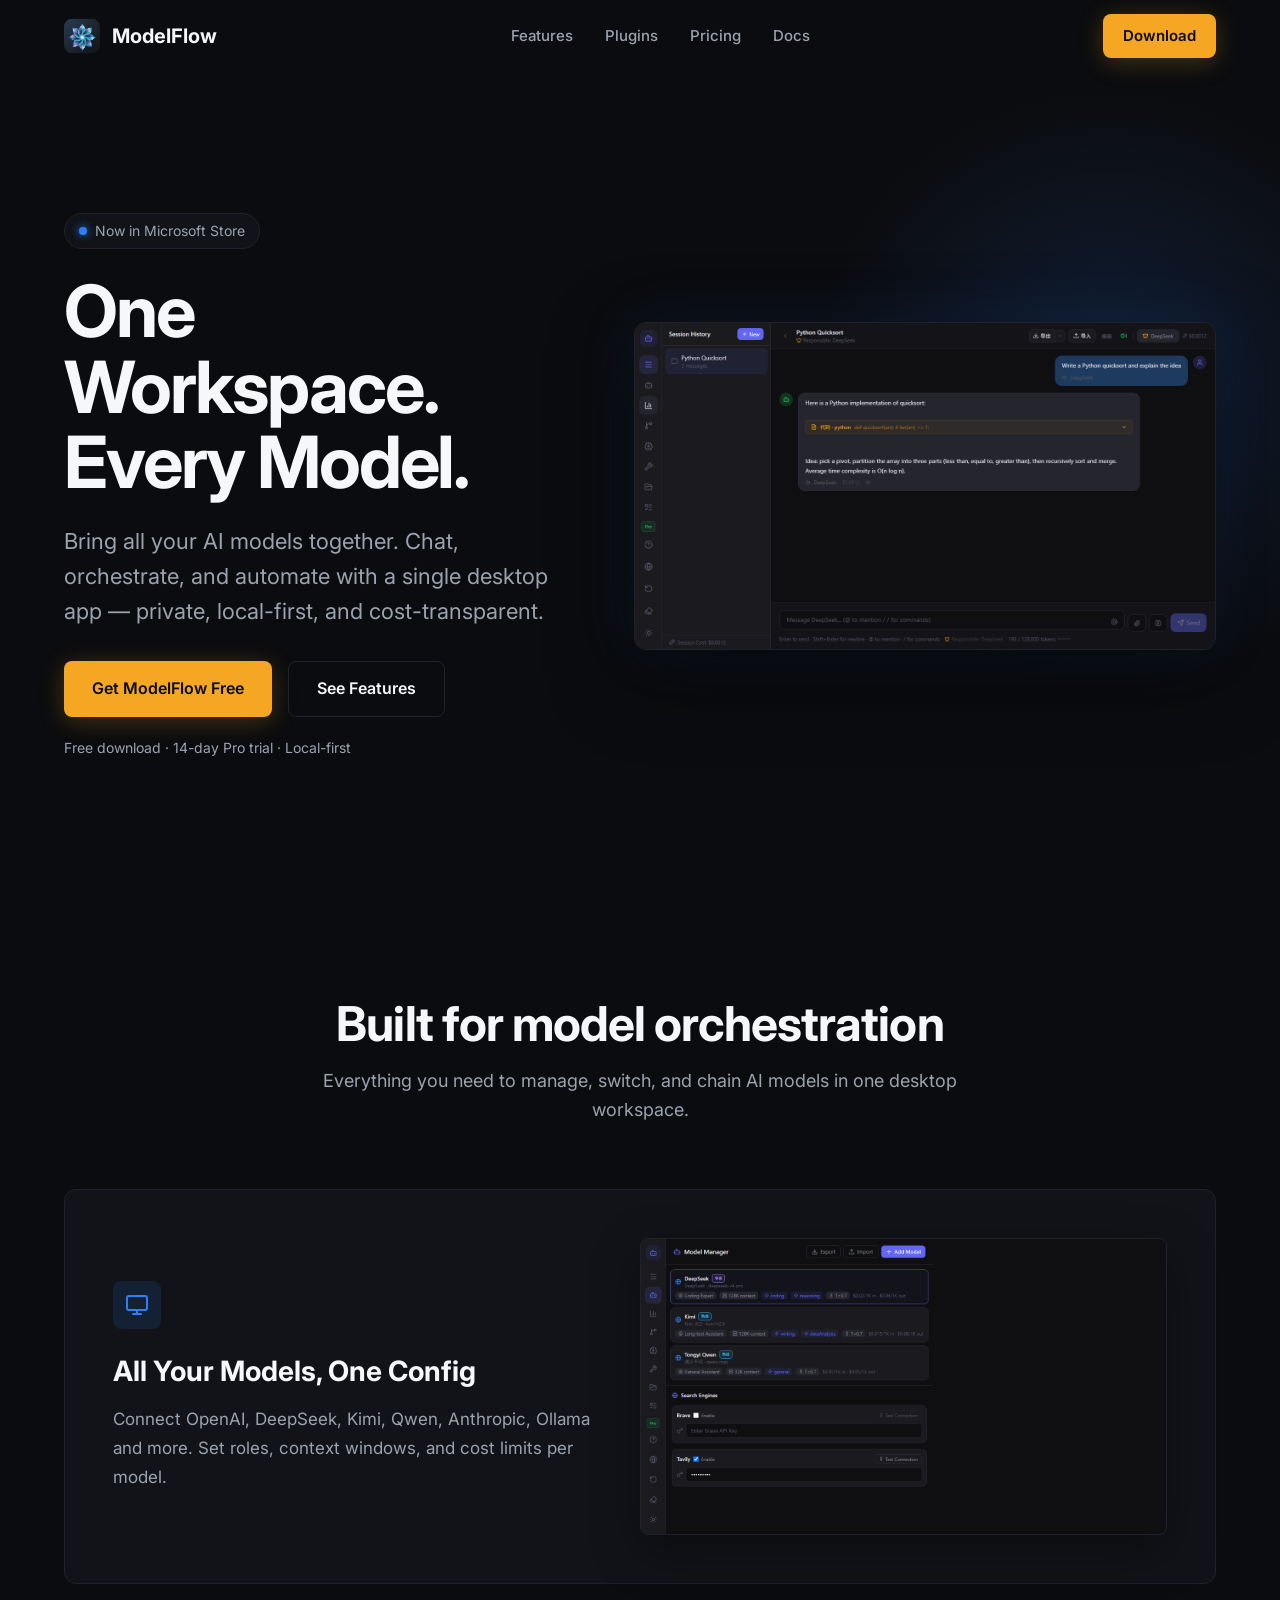
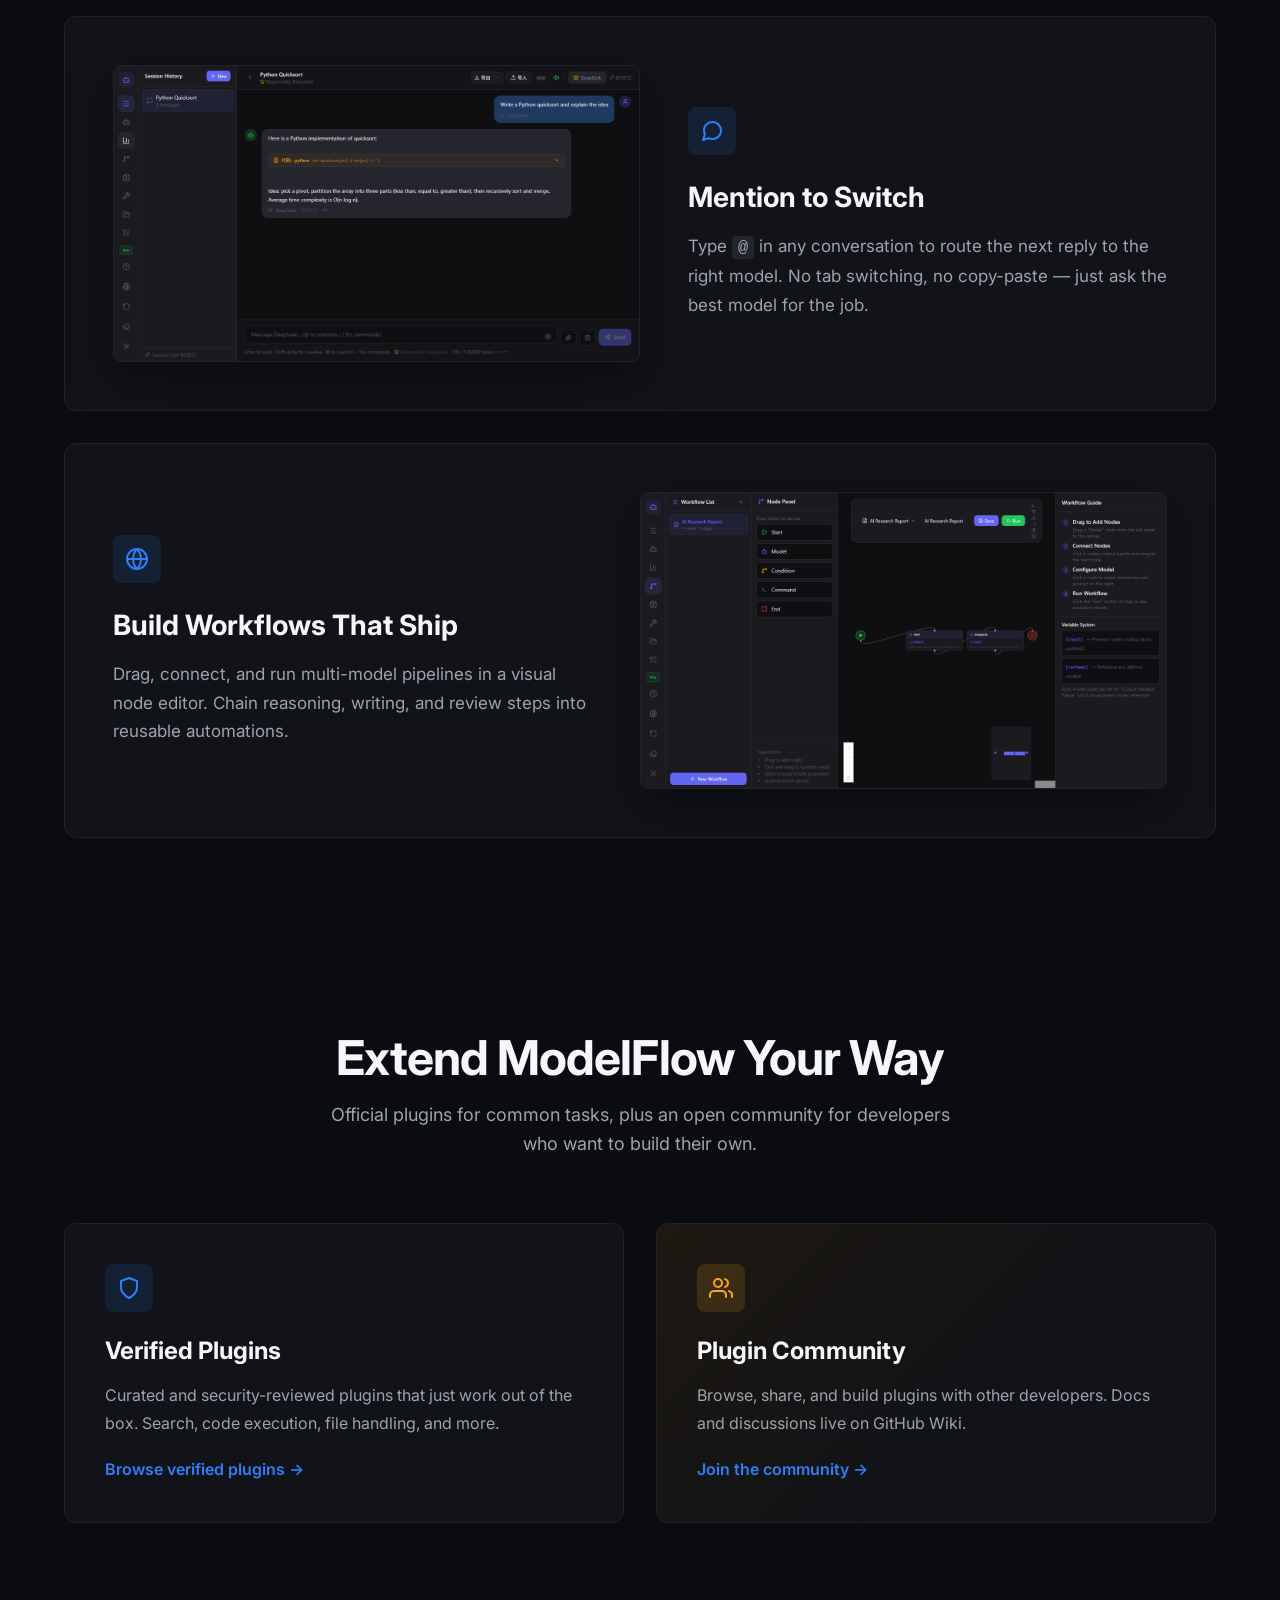
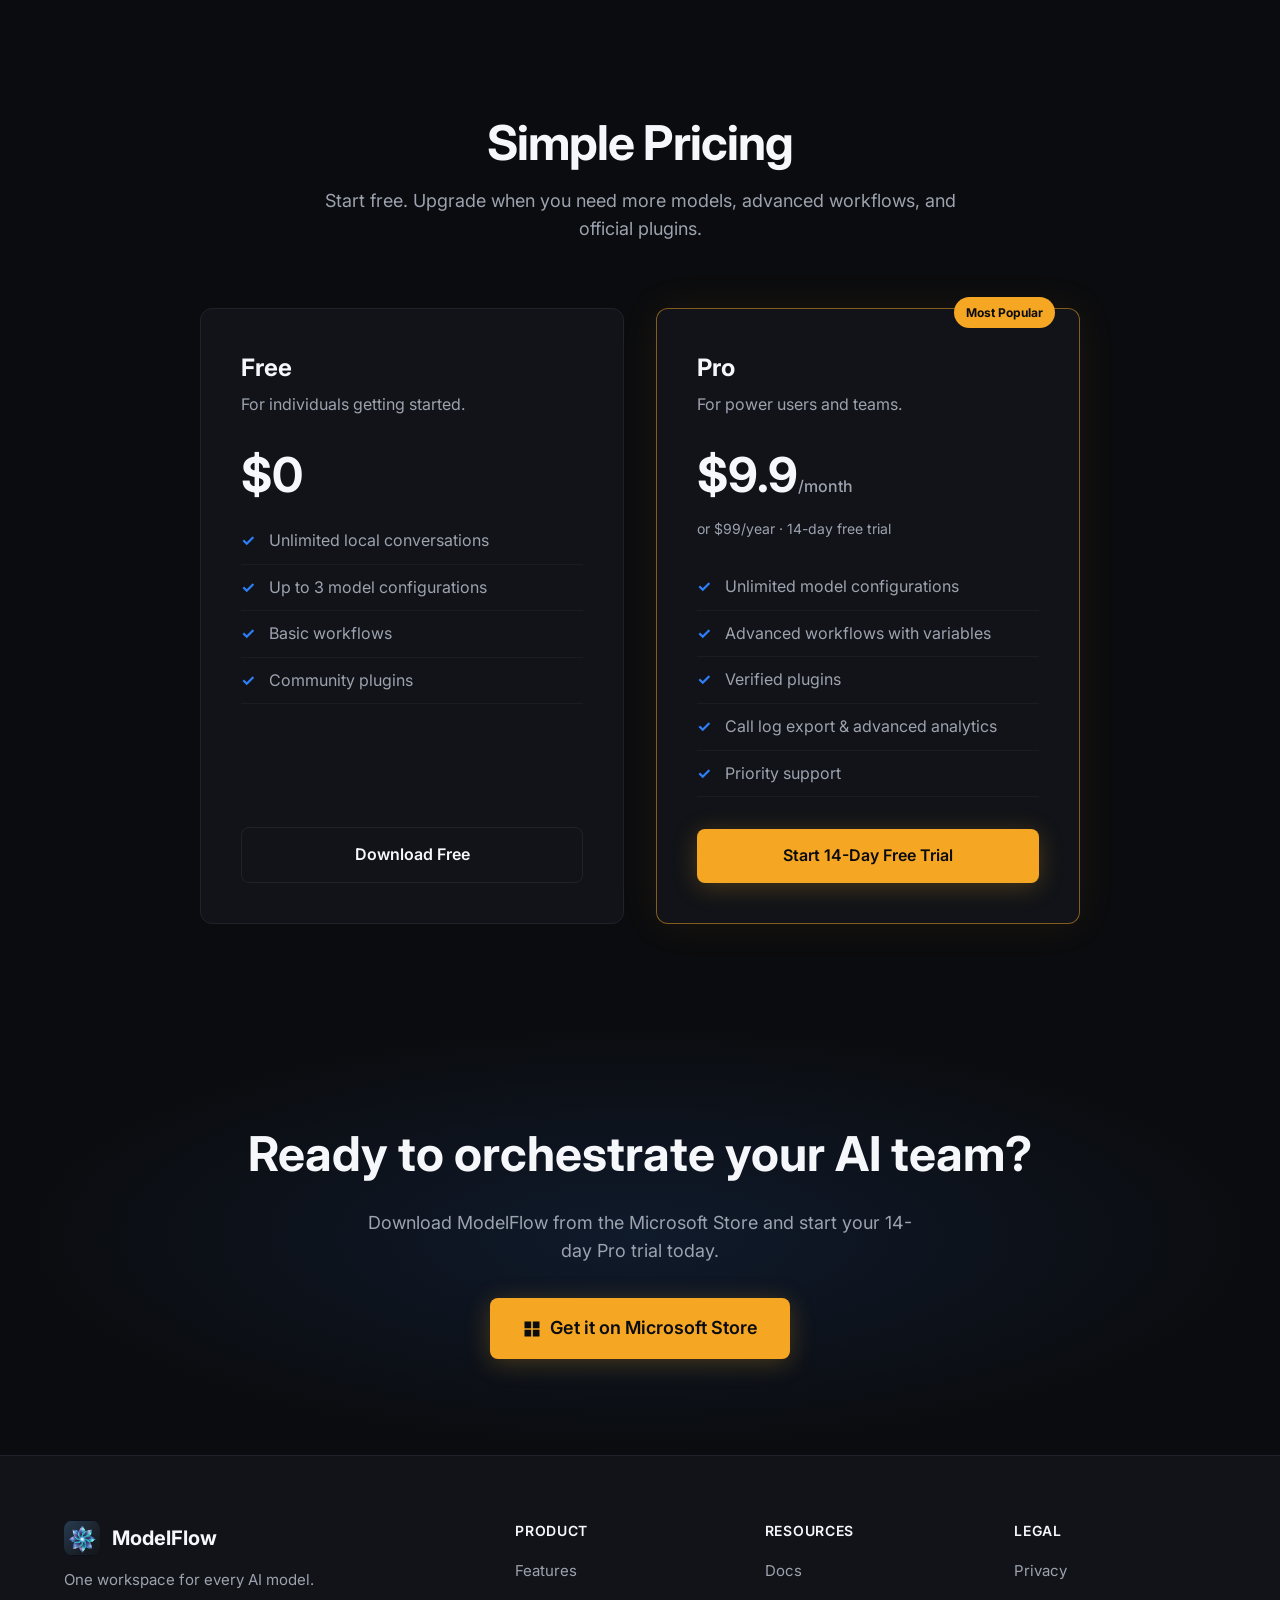
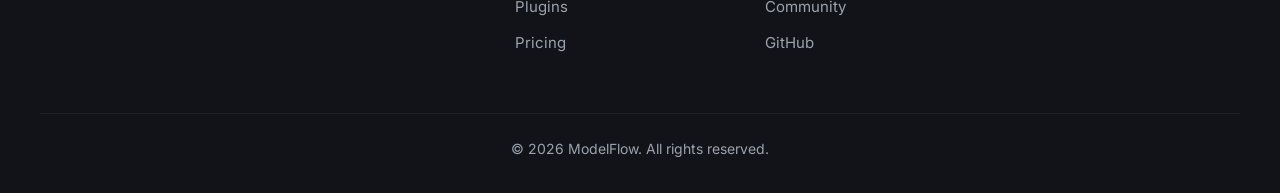
==== index.html @ 9ab61390 "feat: add download CTA and footer" ====
<!DOCTYPE html>
<html lang="en">
<head>
  <meta charset="UTF-8" />
  <meta name="viewport" content="width=device-width, initial-scale=1.0" />
  <title>ModelFlow — One Workspace. Every Model.</title>
  <meta name="description" content="Bring all your AI models together. Chat, orchestrate, and automate with a single desktop app — private, local-first, and cost-transparent." />
  <link rel="preconnect" href="https://fonts.googleapis.com" />
  <link rel="preconnect" href="https://fonts.gstatic.com" crossorigin />
  <link href="https://fonts.googleapis.com/css2?family=Inter:wght@400;500;600;700&display=swap" rel="stylesheet" />
  <link rel="stylesheet" href="css/styles.css" />
</head>
<body>
  <nav class="navbar" id="navbar">
    <div class="container">
      <a href="#" class="nav-brand">
        <img src="assets/logo.png" alt="ModelFlow logo" />
        <span>ModelFlow</span>
      </a>
      <ul class="nav-links" id="nav-links">
        <li><a href="#features">Features</a></li>
        <li><a href="#plugins">Plugins</a></li>
        <li><a href="#pricing">Pricing</a></li>
        <li><a href="https://github.com/ModelFlow-App/multi-agent-platform/wiki" target="_blank" rel="noopener">Docs</a></li>
      </ul>
      <div class="nav-cta">
        <a class="btn btn-cta" href="https://apps.microsoft.com/detail/placeholder" target="_blank" rel="noopener">Download</a>
        <button type="button" class="nav-toggle" id="nav-toggle" aria-label="Open menu">
          <span></span>
          <span></span>
          <span></span>
        </button>
      </div>
    </div>
  </nav>
  <main id="main">
    <section class="hero" id="hero">
      <div class="container hero-grid">
        <div class="hero-content">
          <div class="tagline"><span class="tagline-dot"></span> Now in Microsoft Store</div>
          <h1 class="hero-title">One Workspace.<br />Every Model.</h1>
          <p class="hero-subtitle">
            Bring all your AI models together. Chat, orchestrate, and automate with a single desktop app — private, local-first, and cost-transparent.
          </p>
          <div class="hero-ctas">
            <a class="btn btn-cta" href="https://apps.microsoft.com/detail/placeholder" target="_blank" rel="noopener">
              Get ModelFlow Free
            </a>
            <a class="btn btn-secondary" href="#features">See Features</a>
          </div>
          <p class="hero-trust">Free download · 14-day Pro trial · Local-first</p>
        </div>
        <div class="hero-visual">
          <img src="assets/screenshot-chat.png" alt="ModelFlow chat interface with @model mentions" />
        </div>
      </div>
      <div class="hero-glow"></div>
    </section>
    <section class="section features" id="features">
      <div class="container">
        <div class="section-header">
          <h2 class="section-title">Built for model orchestration</h2>
          <p class="section-subtitle">Everything you need to manage, switch, and chain AI models in one desktop workspace.</p>
        </div>
        <div class="features-grid">
          <article class="feature-card feature-card-wide">
            <div class="feature-content">
              <div class="feature-icon">
                <svg width="24" height="24" viewBox="0 0 24 24" fill="none" stroke="currentColor" stroke-width="2" stroke-linecap="round" stroke-linejoin="round"><rect x="2" y="3" width="20" height="14" rx="2" ry="2"></rect><line x1="8" y1="21" x2="16" y2="21"></line><line x1="12" y1="17" x2="12" y2="21"></line></svg>
              </div>
              <h3 class="feature-title">All Your Models, One Config</h3>
              <p class="feature-desc">Connect OpenAI, DeepSeek, Kimi, Qwen, Anthropic, Ollama and more. Set roles, context windows, and cost limits per model.</p>
            </div>
            <div class="feature-media">
              <img src="assets/screenshot-models.png" alt="Model manager showing multiple configured LLM providers" />
            </div>
          </article>
          <article class="feature-card feature-card-wide feature-card-reverse">
            <div class="feature-content">
              <div class="feature-icon">
                <svg width="24" height="24" viewBox="0 0 24 24" fill="none" stroke="currentColor" stroke-width="2" stroke-linecap="round" stroke-linejoin="round"><path d="M21 11.5a8.38 8.38 0 0 1-.9 3.8 8.5 8.5 0 0 1-7.6 4.7 8.38 8.38 0 0 1-3.8-.9L3 21l1.9-5.7a8.38 8.38 0 0 1-.9-3.8 8.5 8.5 0 0 1 4.7-7.6 8.38 8.38 0 0 1 3.8-.9h.5a8.48 8.48 0 0 1 8 8v.5z"></path></svg>
              </div>
              <h3 class="feature-title">Mention to Switch</h3>
              <p class="feature-desc">Type <code>@</code> in any conversation to route the next reply to the right model. No tab switching, no copy-paste — just ask the best model for the job.</p>
            </div>
            <div class="feature-media">
              <img src="assets/screenshot-chat.png" alt="Chat interface demonstrating @model mention" />
            </div>
          </article>
          <article class="feature-card feature-card-wide">
            <div class="feature-content">
              <div class="feature-icon">
                <svg width="24" height="24" viewBox="0 0 24 24" fill="none" stroke="currentColor" stroke-width="2" stroke-linecap="round" stroke-linejoin="round"><circle cx="12" cy="12" r="10"></circle><line x1="2" y1="12" x2="22" y2="12"></line><path d="M12 2a15.3 15.3 0 0 1 4 10 15.3 15.3 0 0 1-4 10 15.3 15.3 0 0 1-4-10 15.3 15.3 0 0 1 4-10z"></path></svg>
              </div>
              <h3 class="feature-title">Build Workflows That Ship</h3>
              <p class="feature-desc">Drag, connect, and run multi-model pipelines in a visual node editor. Chain reasoning, writing, and review steps into reusable automations.</p>
            </div>
            <div class="feature-media">
              <img src="assets/screenshot-workflow.png" alt="Visual workflow editor with connected model nodes" />
            </div>
          </article>
        </div>
      </div>
    </section>
    <section class="section plugins" id="plugins">
      <div class="container">
        <div class="section-header">
          <h2 class="section-title">Extend ModelFlow Your Way</h2>
          <p class="section-subtitle">Official plugins for common tasks, plus an open community for developers who want to build their own.</p>
        </div>
        <div class="plugins-grid">
          <article class="plugin-card">
            <div class="plugin-icon">
              <svg width="24" height="24" viewBox="0 0 24 24" fill="none" stroke="currentColor" stroke-width="2" stroke-linecap="round" stroke-linejoin="round"><path d="M12 22s8-4 8-10V5l-8-3-8 3v7c0 6 8 10 8 10z"></path></svg>
            </div>
            <h3 class="plugin-title">Verified Plugins</h3>
            <p class="plugin-desc">Curated and security-reviewed plugins that just work out of the box. Search, code execution, file handling, and more.</p>
            <a class="plugin-link" href="https://github.com/ModelFlow-App/multi-agent-platform/wiki/Verified-Plugins" target="_blank" rel="noopener">Browse verified plugins →</a>
          </article>
          <article class="plugin-card plugin-card-community">
            <div class="plugin-icon">
              <svg width="24" height="24" viewBox="0 0 24 24" fill="none" stroke="currentColor" stroke-width="2" stroke-linecap="round" stroke-linejoin="round"><path d="M17 21v-2a4 4 0 0 0-4-4H5a4 4 0 0 0-4 4v2"></path><circle cx="9" cy="7" r="4"></circle><path d="M23 21v-2a4 4 0 0 0-3-3.87"></path><path d="M16 3.13a4 4 0 0 1 0 7.75"></path></svg>
            </div>
            <h3 class="plugin-title">Plugin Community</h3>
            <p class="plugin-desc">Browse, share, and build plugins with other developers. Docs and discussions live on GitHub Wiki.</p>
            <a class="plugin-link" href="https://github.com/ModelFlow-App/multi-agent-platform/discussions" target="_blank" rel="noopener">Join the community →</a>
          </article>
        </div>
      </div>
    </section>
    <section class="section pricing" id="pricing">
      <div class="container">
        <div class="section-header">
          <h2 class="section-title">Simple Pricing</h2>
          <p class="section-subtitle">Start free. Upgrade when you need more models, advanced workflows, and official plugins.</p>
        </div>
        <div class="pricing-grid">
          <article class="pricing-card">
            <h3 class="pricing-name">Free</h3>
            <p class="pricing-desc">For individuals getting started.</p>
            <div class="pricing-price">$0</div>
            <ul class="pricing-features">
              <li>Unlimited local conversations</li>
              <li>Up to 3 model configurations</li>
              <li>Basic workflows</li>
              <li>Community plugins</li>
            </ul>
            <a class="btn btn-secondary pricing-btn" href="https://apps.microsoft.com/detail/placeholder" target="_blank" rel="noopener">Download Free</a>
          </article>
          <article class="pricing-card pricing-card-popular">
            <span class="pricing-badge">Most Popular</span>
            <h3 class="pricing-name">Pro</h3>
            <p class="pricing-desc">For power users and teams.</p>
            <div class="pricing-price">$9.9<span>/month</span></div>
            <p class="pricing-billing">or $99/year · 14-day free trial</p>
            <ul class="pricing-features">
              <li>Unlimited model configurations</li>
              <li>Advanced workflows with variables</li>
              <li>Verified plugins</li>
              <li>Call log export & advanced analytics</li>
              <li>Priority support</li>
            </ul>
            <a class="btn btn-cta pricing-btn" href="https://apps.microsoft.com/detail/placeholder" target="_blank" rel="noopener">Start 14-Day Free Trial</a>
          </article>
        </div>
      </div>
    </section>
    <section class="section cta" id="download">
      <div class="container cta-inner">
        <h2 class="cta-title">Ready to orchestrate your AI team?</h2>
        <p class="cta-subtitle">Download ModelFlow from the Microsoft Store and start your 14-day Pro trial today.</p>
        <a class="btn btn-cta cta-btn" href="https://apps.microsoft.com/detail/placeholder" target="_blank" rel="noopener">
          <svg width="20" height="20" viewBox="0 0 24 24" fill="currentColor"><path d="M3 3h8v8H3V3zm10 0h8v8h-8V3zM3 13h8v8H3v-8zm10 0h8v8h-8v-8z"/></svg>
          Get it on Microsoft Store
        </a>
      </div>
    </section>
  </main>
  <footer class="footer">
    <div class="container footer-grid">
      <div class="footer-brand">
        <a href="#" class="nav-brand">
          <img src="assets/logo.png" alt="ModelFlow logo" />
          <span>ModelFlow</span>
        </a>
        <p class="footer-tagline">One workspace for every AI model.</p>
      </div>
      <div class="footer-links">
        <h4>Product</h4>
        <ul>
          <li><a href="#features">Features</a></li>
          <li><a href="#plugins">Plugins</a></li>
          <li><a href="#pricing">Pricing</a></li>
        </ul>
      </div>
      <div class="footer-links">
        <h4>Resources</h4>
        <ul>
          <li><a href="https://github.com/ModelFlow-App/multi-agent-platform/wiki" target="_blank" rel="noopener">Docs</a></li>
          <li><a href="https://github.com/ModelFlow-App/multi-agent-platform/discussions" target="_blank" rel="noopener">Community</a></li>
          <li><a href="https://github.com/ModelFlow-App/multi-agent-platform" target="_blank" rel="noopener">GitHub</a></li>
        </ul>
      </div>
      <div class="footer-links">
        <h4>Legal</h4>
        <ul>
          <li><a href="https://github.com/ModelFlow-App/multi-agent-platform/blob/main/PRIVACY.md" target="_blank" rel="noopener">Privacy</a></li>
        </ul>
      </div>
    </div>
    <div class="container footer-bottom">
      <p>© 2026 ModelFlow. All rights reserved.</p>
    </div>
  </footer>
  <script src="js/main.js"></script>
</body>
</html>
---- css/styles.css ----
:root {
  --bg-primary: #0B0C0F;
  --bg-secondary: #111318;
  --border: #1F222A;
  --accent: #2E7FF7;
  --accent-hover: #4A9BFF;
  --cta: #F5A623;
  --cta-hover: #FFB84D;
  --text-primary: #F5F7FA;
  --text-secondary: #9CA3AF;
  --radius: 12px;
  --radius-sm: 8px;
  --container: 1200px;
  --nav-height: 72px;
}

* {
  box-sizing: border-box;
  margin: 0;
  padding: 0;
}

html {
  scroll-behavior: smooth;
}

body {
  font-family: 'Inter', system-ui, -apple-system, BlinkMacSystemFont, 'Segoe UI', Roboto, sans-serif;
  background: var(--bg-primary);
  color: var(--text-primary);
  line-height: 1.6;
  -webkit-font-smoothing: antialiased;
}

img {
  max-width: 100%;
  height: auto;
  display: block;
}

a {
  color: inherit;
  text-decoration: none;
}

.container {
  width: 100%;
  max-width: var(--container);
  margin: 0 auto;
  padding: 0 24px;
}

.section {
  padding: 96px 0;
}

.section-title {
  font-size: clamp(2rem, 5vw, 3rem);
  font-weight: 700;
  line-height: 1.15;
  margin-bottom: 16px;
  letter-spacing: -0.02em;
}

.section-subtitle {
  color: var(--text-secondary);
  font-size: 1.125rem;
  max-width: 640px;
}

.btn {
  display: inline-flex;
  align-items: center;
  justify-content: center;
  gap: 8px;
  padding: 14px 28px;
  border-radius: var(--radius-sm);
  font-weight: 600;
  font-size: 1rem;
  transition: transform 0.2s ease, box-shadow 0.2s ease, background 0.2s ease;
  cursor: pointer;
  border: none;
}

.btn:hover {
  transform: translateY(-2px);
}

.btn-primary {
  background: var(--accent);
  color: #fff;
  box-shadow: 0 4px 24px rgba(46, 127, 247, 0.25);
}

.btn-primary:hover {
  background: var(--accent-hover);
  box-shadow: 0 6px 32px rgba(46, 127, 247, 0.35);
}

.btn-cta {
  background: var(--cta);
  color: #0B0C0F;
  box-shadow: 0 4px 24px rgba(245, 166, 35, 0.25);
}

.btn-cta:hover {
  background: var(--cta-hover);
  box-shadow: 0 6px 32px rgba(245, 166, 35, 0.35);
}

.btn-secondary {
  background: transparent;
  color: var(--text-primary);
  border: 1px solid var(--border);
}

.btn-secondary:hover {
  border-color: var(--accent);
  color: var(--accent-hover);
}

.tagline {
  display: inline-flex;
  align-items: center;
  gap: 8px;
  padding: 6px 14px;
  border-radius: 999px;
  background: var(--bg-secondary);
  border: 1px solid var(--border);
  color: var(--text-secondary);
  font-size: 0.875rem;
  margin-bottom: 24px;
}

.tagline-dot {
  width: 8px;
  height: 8px;
  border-radius: 50%;
  background: var(--accent);
  box-shadow: 0 0 8px var(--accent);
}

.navbar {
  position: fixed;
  top: 0;
  left: 0;
  right: 0;
  height: var(--nav-height);
  z-index: 1000;
  display: flex;
  align-items: center;
  border-bottom: 1px solid transparent;
  transition: background 0.3s ease, border-color 0.3s ease, backdrop-filter 0.3s ease;
}

.navbar.scrolled {
  background: rgba(11, 12, 15, 0.85);
  -webkit-backdrop-filter: blur(12px);
  backdrop-filter: blur(12px);
  border-color: var(--border);
}

.navbar .container {
  display: flex;
  align-items: center;
  justify-content: space-between;
}

.nav-brand {
  display: flex;
  align-items: center;
  gap: 12px;
  font-weight: 700;
  font-size: 1.25rem;
}

.nav-brand img {
  width: 36px;
  height: 36px;
  border-radius: 9px;
}

.nav-links {
  display: flex;
  align-items: center;
  gap: 32px;
  list-style: none;
}

.nav-links a {
  color: var(--text-secondary);
  font-weight: 500;
  font-size: 0.9375rem;
  transition: color 0.2s ease;
}

.nav-links a:hover {
  color: var(--text-primary);
}

.nav-links a.active {
  color: var(--text-primary);
}

.nav-cta {
  display: flex;
  align-items: center;
  gap: 16px;
}

.nav-cta .btn {
  padding: 10px 20px;
  font-size: 0.9375rem;
}

.nav-toggle {
  display: none;
  flex-direction: column;
  gap: 5px;
  background: none;
  border: none;
  cursor: pointer;
}

.nav-toggle span {
  display: block;
  width: 24px;
  height: 2px;
  background: var(--text-primary);
  transition: transform 0.3s ease, opacity 0.3s ease;
}

@media (max-width: 768px) {
  .nav-links,
  .nav-cta .btn-secondary {
    display: none;
  }

  .nav-toggle {
    display: flex;
  }

  .nav-links.open {
    display: flex;
    flex-direction: column;
    position: absolute;
    top: var(--nav-height);
    left: 0;
    right: 0;
    background: var(--bg-secondary);
    border-bottom: 1px solid var(--border);
    padding: 24px;
    gap: 20px;
  }
}

.hero {
  position: relative;
  min-height: 100vh;
  display: flex;
  align-items: center;
  padding-top: var(--nav-height);
  overflow: hidden;
}

.hero-grid {
  display: grid;
  grid-template-columns: 1fr 1.15fr;
  gap: 64px;
  align-items: center;
  position: relative;
  z-index: 1;
}

.hero-title {
  font-size: clamp(2.75rem, 6vw, 4.5rem);
  font-weight: 700;
  line-height: 1.05;
  letter-spacing: -0.03em;
  margin-bottom: 24px;
}

.hero-subtitle {
  font-size: clamp(1.125rem, 2vw, 1.375rem);
  color: var(--text-secondary);
  max-width: 520px;
  margin-bottom: 32px;
}

.hero-ctas {
  display: flex;
  gap: 16px;
  flex-wrap: wrap;
  margin-bottom: 20px;
}

.hero-trust {
  font-size: 0.875rem;
  color: var(--text-secondary);
}

.hero-visual {
  position: relative;
  border-radius: var(--radius);
  border: 1px solid var(--border);
  box-shadow: 0 24px 80px rgba(0, 0, 0, 0.5), 0 0 60px rgba(46, 127, 247, 0.12);
  overflow: hidden;
  background: var(--bg-secondary);
}

.hero-visual img {
  width: 100%;
}

.hero-glow {
  position: absolute;
  top: 10%;
  right: -10%;
  width: 600px;
  height: 600px;
  background: radial-gradient(circle, rgba(46, 127, 247, 0.18) 0%, transparent 70%);
  pointer-events: none;
  z-index: 0;
}

@media (max-width: 992px) {
  .hero-grid {
    grid-template-columns: 1fr;
    text-align: center;
    gap: 48px;
  }

  .hero-subtitle {
    margin-left: auto;
    margin-right: auto;
  }

  .hero-ctas {
    justify-content: center;
  }

  .hero-visual {
    max-width: 720px;
    margin: 0 auto;
  }
}

.section-header {
  text-align: center;
  margin-bottom: 64px;
}

.section-header .section-subtitle {
  margin: 0 auto;
}

.features-grid {
  display: flex;
  flex-direction: column;
  gap: 32px;
}

.feature-card {
  background: var(--bg-secondary);
  border: 1px solid var(--border);
  border-radius: var(--radius);
  padding: 48px;
  display: grid;
  grid-template-columns: 1fr 1.1fr;
  gap: 48px;
  align-items: center;
  transition: border-color 0.3s ease, transform 0.3s ease;
}

.feature-card:hover {
  border-color: rgba(46, 127, 247, 0.4);
  transform: translateY(-4px);
}

.feature-card-reverse {
  direction: rtl;
}

.feature-card-reverse > * {
  direction: ltr;
}

.feature-icon {
  width: 48px;
  height: 48px;
  border-radius: var(--radius-sm);
  background: rgba(46, 127, 247, 0.12);
  color: var(--accent);
  display: flex;
  align-items: center;
  justify-content: center;
  margin-bottom: 20px;
}

.feature-title {
  font-size: 1.75rem;
  font-weight: 700;
  margin-bottom: 12px;
}

.feature-desc {
  color: var(--text-secondary);
  font-size: 1.0625rem;
  line-height: 1.7;
}

.feature-desc code {
  background: rgba(255, 255, 255, 0.08);
  padding: 2px 6px;
  border-radius: 4px;
  font-family: 'JetBrains Mono', monospace;
}

.feature-media {
  border-radius: var(--radius-sm);
  overflow: hidden;
  border: 1px solid var(--border);
  box-shadow: 0 16px 48px rgba(0, 0, 0, 0.35);
}

.feature-media img {
  width: 100%;
}

@media (max-width: 992px) {
  .feature-card {
    grid-template-columns: 1fr;
    padding: 32px;
  }

  .feature-card-reverse {
    direction: ltr;
  }
}

.plugins-grid {
  display: grid;
  grid-template-columns: repeat(2, 1fr);
  gap: 32px;
}

.plugin-card {
  background: var(--bg-secondary);
  border: 1px solid var(--border);
  border-radius: var(--radius);
  padding: 40px;
  transition: border-color 0.3s ease, transform 0.3s ease;
}

.plugin-card:hover {
  border-color: rgba(46, 127, 247, 0.4);
  transform: translateY(-4px);
}

.plugin-card-community {
  background: linear-gradient(135deg, rgba(245, 166, 35, 0.08) 0%, var(--bg-secondary) 60%);
}

.plugin-icon {
  width: 48px;
  height: 48px;
  border-radius: var(--radius-sm);
  background: rgba(46, 127, 247, 0.12);
  color: var(--accent);
  display: flex;
  align-items: center;
  justify-content: center;
  margin-bottom: 20px;
}

.plugin-card-community .plugin-icon {
  background: rgba(245, 166, 35, 0.15);
  color: var(--cta);
}

.plugin-title {
  font-size: 1.5rem;
  font-weight: 700;
  margin-bottom: 12px;
}

.plugin-desc {
  color: var(--text-secondary);
  margin-bottom: 20px;
  line-height: 1.7;
}

.plugin-link {
  color: var(--accent);
  font-weight: 600;
  transition: color 0.2s ease;
}

.plugin-link:hover {
  color: var(--accent-hover);
}

@media (max-width: 768px) {
  .plugins-grid {
    grid-template-columns: 1fr;
  }
}

.pricing-grid {
  display: grid;
  grid-template-columns: repeat(2, 1fr);
  gap: 32px;
  max-width: 880px;
  margin: 0 auto;
}

.pricing-card {
  background: var(--bg-secondary);
  border: 1px solid var(--border);
  border-radius: var(--radius);
  padding: 40px;
  position: relative;
  display: flex;
  flex-direction: column;
}

.pricing-card-popular {
  border-color: rgba(245, 166, 35, 0.5);
  box-shadow: 0 0 40px rgba(245, 166, 35, 0.08);
}

.pricing-badge {
  position: absolute;
  top: -12px;
  right: 24px;
  background: var(--cta);
  color: #0B0C0F;
  font-size: 0.75rem;
  font-weight: 700;
  padding: 6px 12px;
  border-radius: 999px;
}

.pricing-name {
  font-size: 1.5rem;
  font-weight: 700;
  margin-bottom: 4px;
}

.pricing-desc {
  color: var(--text-secondary);
  margin-bottom: 20px;
}

.pricing-price {
  font-size: 3rem;
  font-weight: 700;
  margin-bottom: 4px;
}

.pricing-price span {
  font-size: 1rem;
  color: var(--text-secondary);
  font-weight: 500;
}

.pricing-billing {
  font-size: 0.875rem;
  color: var(--text-secondary);
  margin-bottom: 24px;
}

.pricing-features {
  list-style: none;
  margin-bottom: 32px;
  flex: 1;
}

.pricing-features li {
  padding: 10px 0;
  padding-left: 28px;
  position: relative;
  color: var(--text-secondary);
  border-bottom: 1px solid rgba(255, 255, 255, 0.04);
}

.pricing-features li::before {
  content: '✓';
  position: absolute;
  left: 0;
  color: var(--accent);
  font-weight: 700;
}

.pricing-btn {
  width: 100%;
}

@media (max-width: 768px) {
  .pricing-grid {
    grid-template-columns: 1fr;
  }
}

.cta {
  position: relative;
  text-align: center;
  background: radial-gradient(ellipse at center, rgba(46, 127, 247, 0.12) 0%, transparent 70%);
}

.cta-inner {
  position: relative;
  z-index: 1;
}

.cta-title {
  font-size: clamp(2rem, 4vw, 3rem);
  font-weight: 700;
  margin-bottom: 16px;
}

.cta-subtitle {
  color: var(--text-secondary);
  font-size: 1.125rem;
  max-width: 560px;
  margin: 0 auto 32px;
}

.cta-btn {
  font-size: 1.125rem;
  padding: 16px 32px;
}

.footer {
  border-top: 1px solid var(--border);
  padding: 64px 0 32px;
  background: var(--bg-secondary);
}

.footer-grid {
  display: grid;
  grid-template-columns: 2fr 1fr 1fr 1fr;
  gap: 48px;
  margin-bottom: 48px;
}

.footer-tagline {
  color: var(--text-secondary);
  margin-top: 12px;
  font-size: 0.9375rem;
}

.footer-links h4 {
  font-size: 0.875rem;
  font-weight: 600;
  text-transform: uppercase;
  letter-spacing: 0.05em;
  margin-bottom: 16px;
  color: var(--text-primary);
}

.footer-links ul {
  list-style: none;
}

.footer-links li {
  margin-bottom: 10px;
}

.footer-links a {
  color: var(--text-secondary);
  font-size: 0.9375rem;
  transition: color 0.2s ease;
}

.footer-links a:hover {
  color: var(--text-primary);
}

.footer-bottom {
  border-top: 1px solid var(--border);
  padding-top: 24px;
  text-align: center;
  color: var(--text-secondary);
  font-size: 0.875rem;
}

@media (max-width: 768px) {
  .footer-grid {
    grid-template-columns: 1fr 1fr;
    gap: 32px;
  }
}

@media (max-width: 480px) {
  .footer-grid {
    grid-template-columns: 1fr;
  }
}
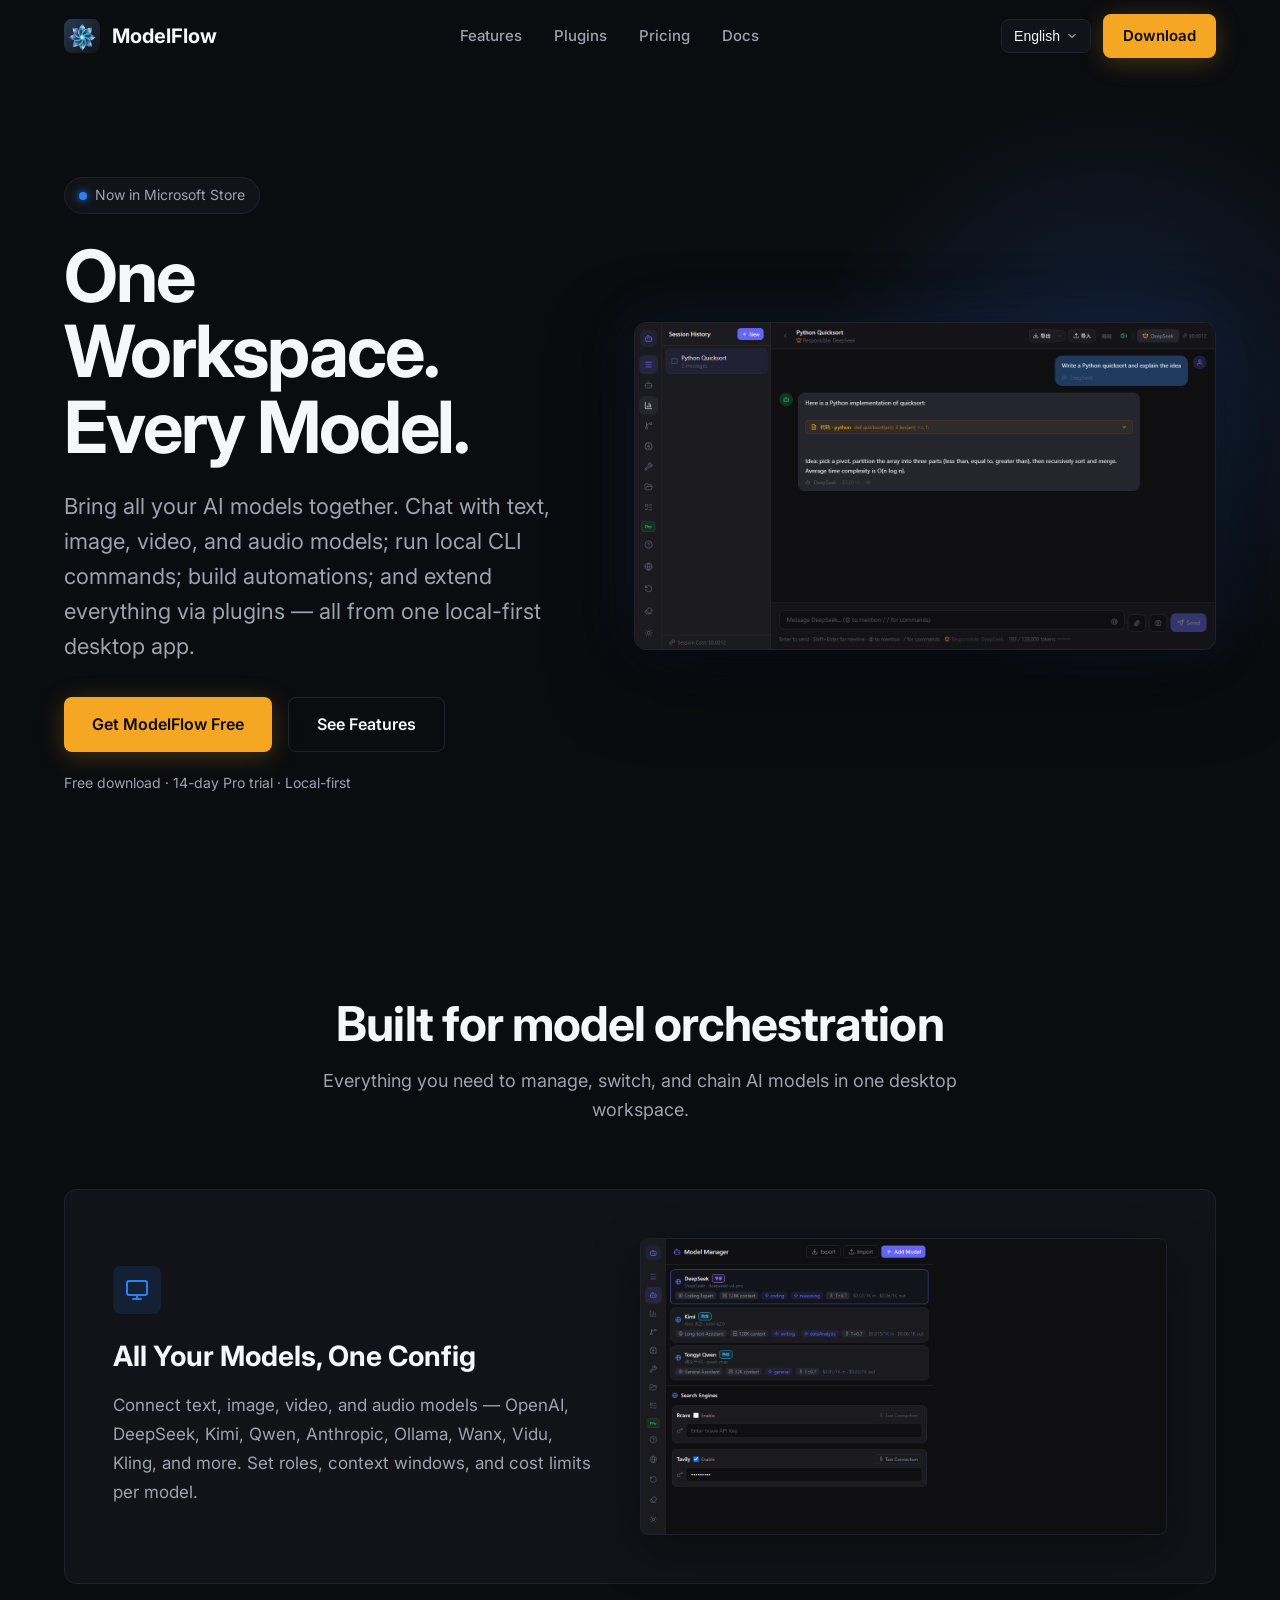
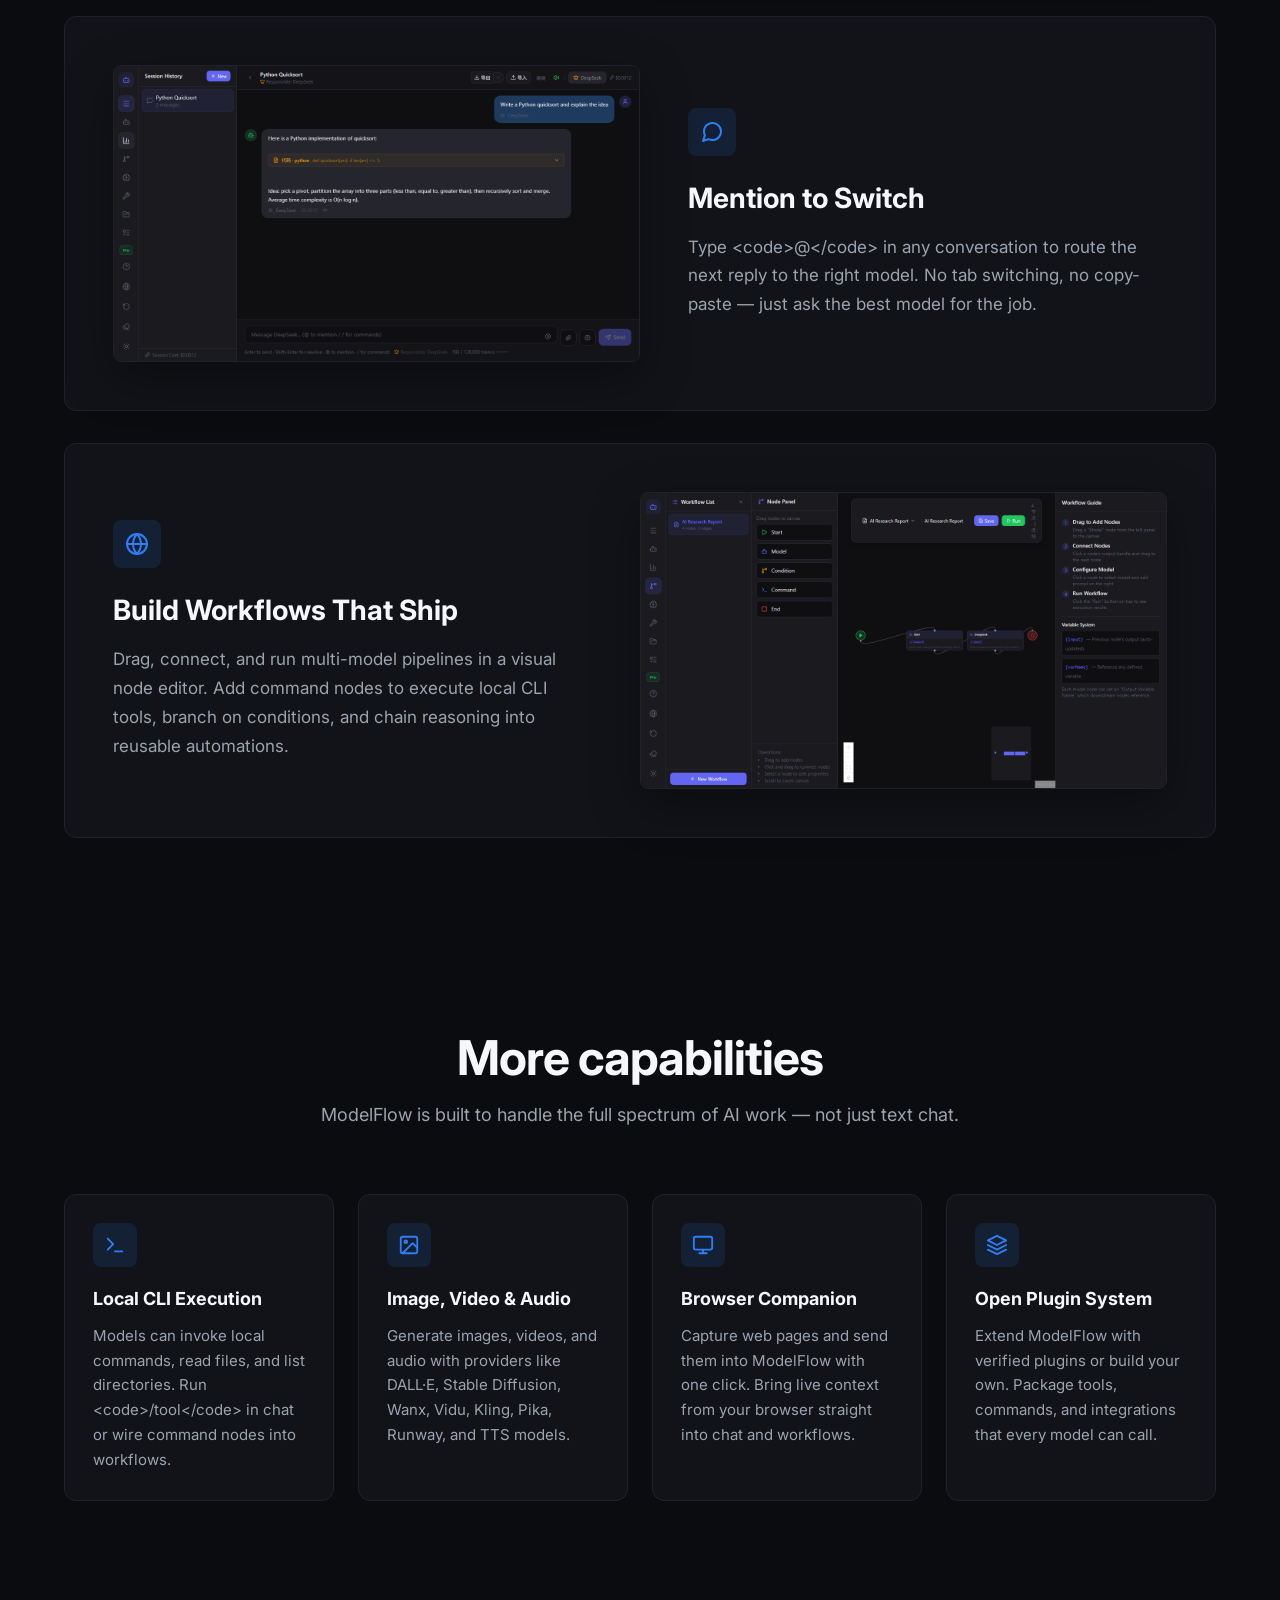
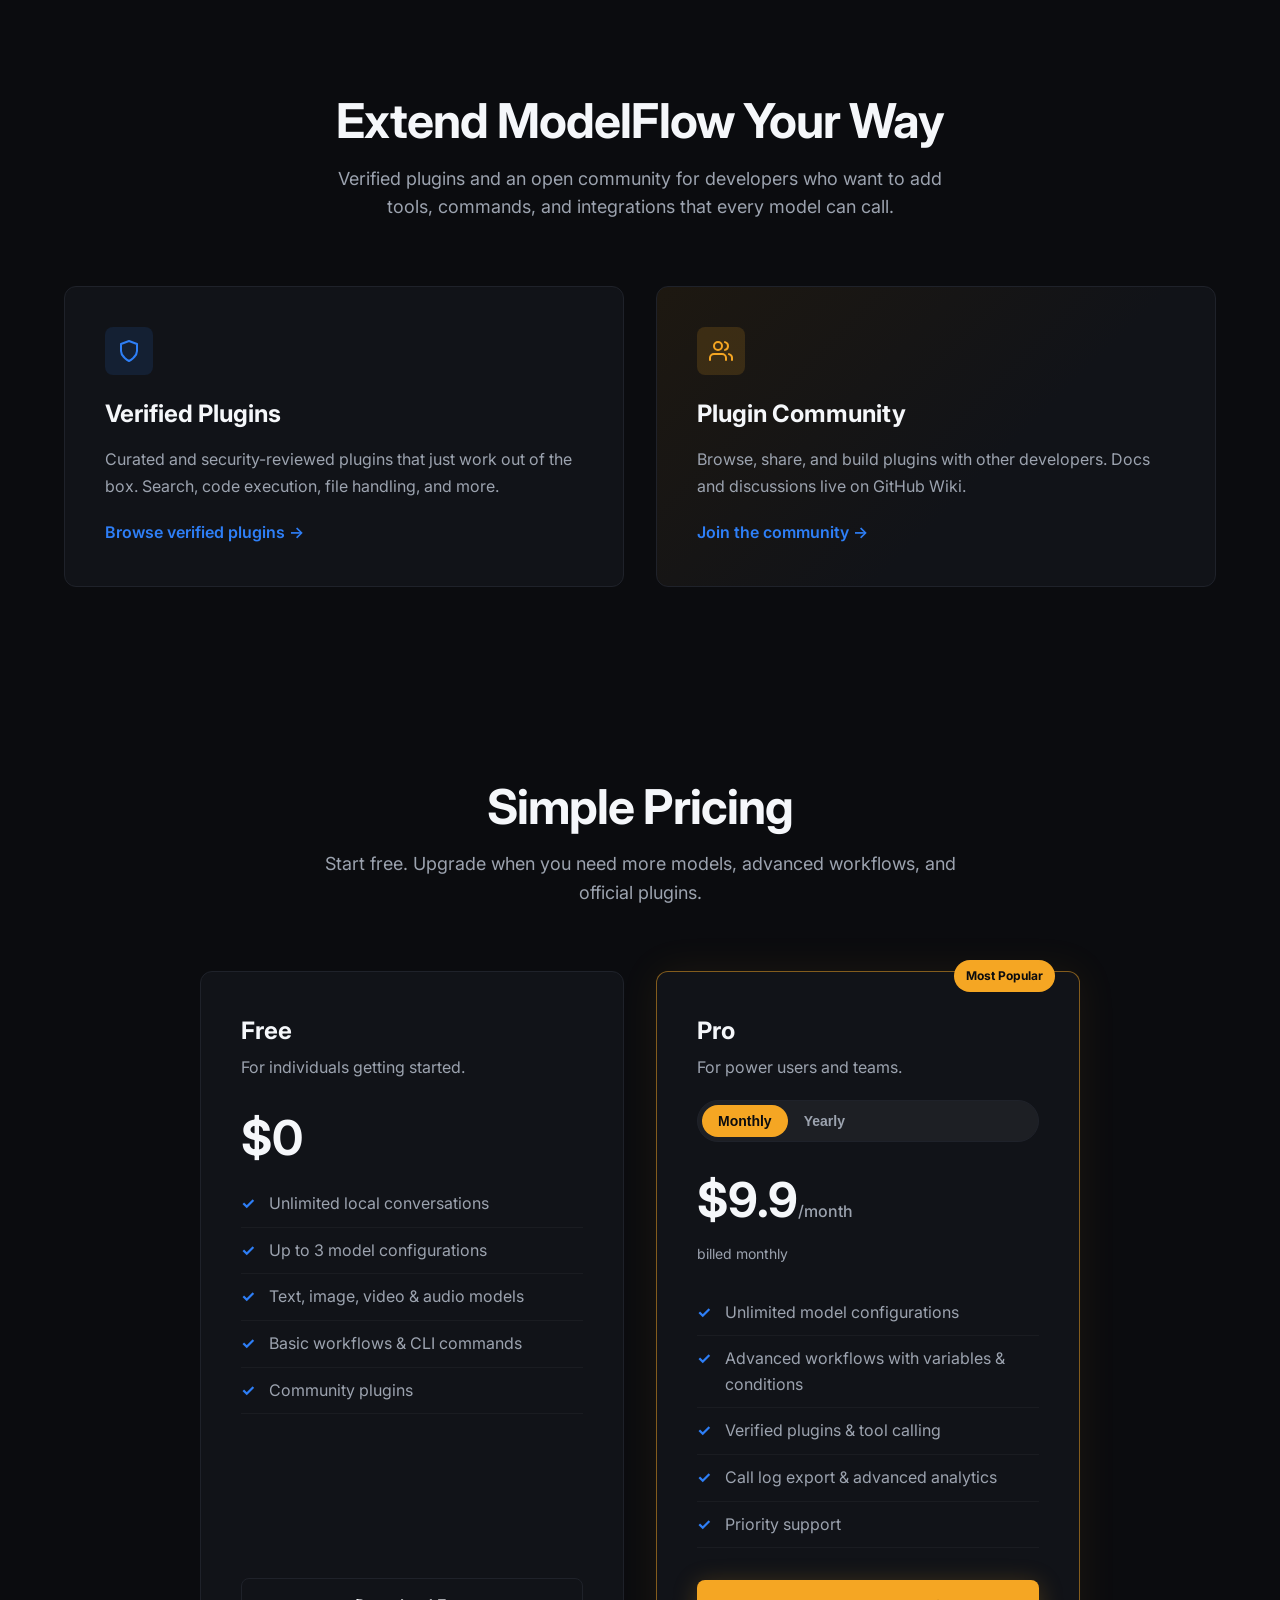
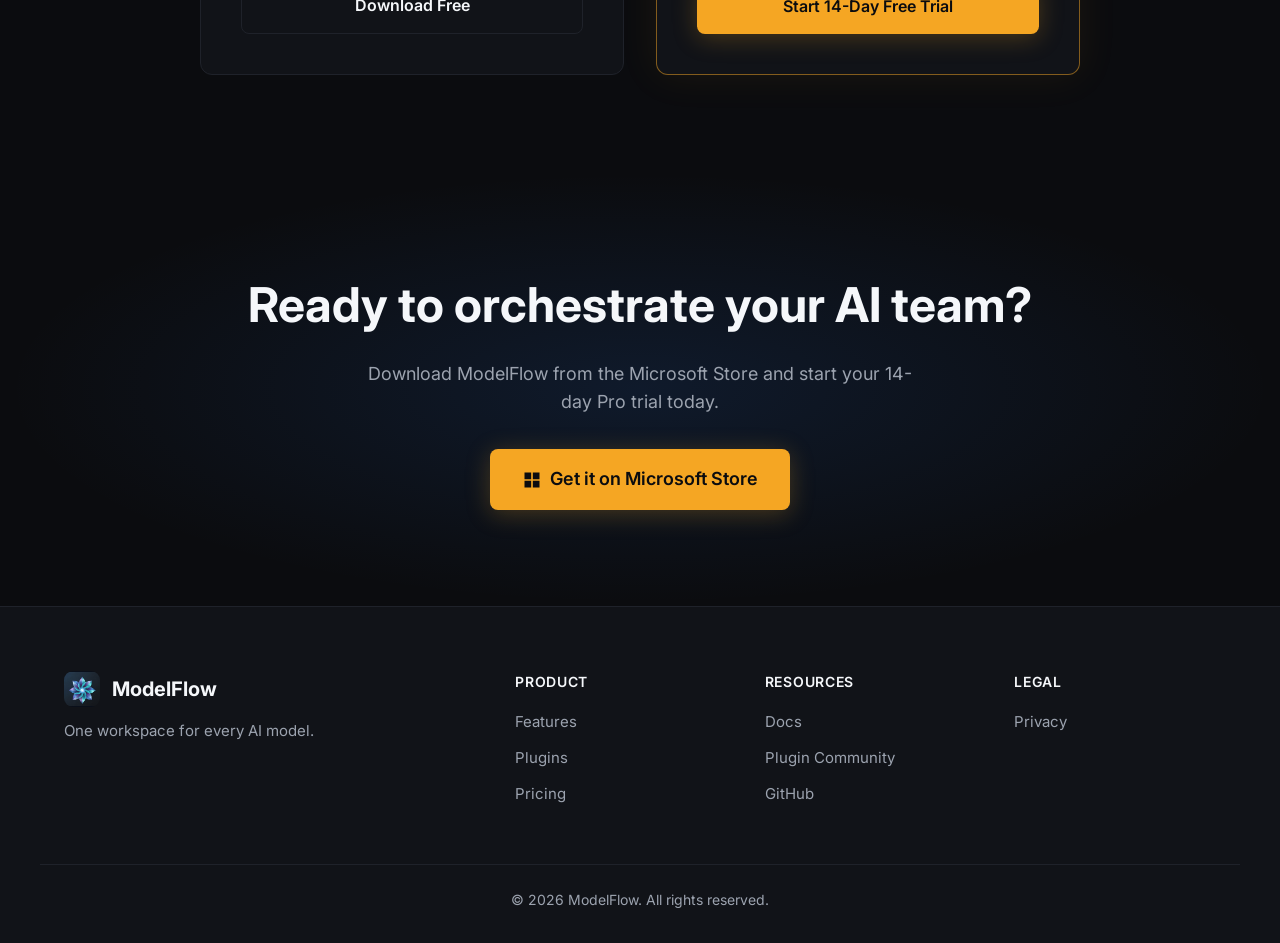
==== commit 87ac31e1: "feat: add 8-language i18n, yearly pricing toggle, and multilingual docs - Add js/i18n.js with 8-lang" ====
--- a/index.html
+++ b/index.html
@@ -4,7 +4,7 @@
   <meta charset="UTF-8" />
   <meta name="viewport" content="width=device-width, initial-scale=1.0" />
   <title>ModelFlow — One Workspace. Every Model.</title>
-  <meta name="description" content="Bring all your AI models together. Chat, orchestrate, and automate with a single desktop app — private, local-first, and cost-transparent." />
+  <meta name="description" content="Chat with text, image, video, and audio models. Run local CLI commands, build visual workflows, and extend via plugins — all in one local-first AI workspace." />
   <link rel="preconnect" href="https://fonts.googleapis.com" />
   <link rel="preconnect" href="https://fonts.gstatic.com" crossorigin />
   <link href="https://fonts.googleapis.com/css2?family=Inter:wght@400;500;600;700&display=swap" rel="stylesheet" />
@@ -18,13 +18,29 @@
         <span>ModelFlow</span>
       </a>
       <ul class="nav-links" id="nav-links">
-        <li><a href="#features">Features</a></li>
-        <li><a href="#plugins">Plugins</a></li>
-        <li><a href="#pricing">Pricing</a></li>
-        <li><a href="https://github.com/ModelFlow-App/multi-agent-platform/wiki" target="_blank" rel="noopener">Docs</a></li>
+        <li><a href="#features" data-i18n="nav.features">Features</a></li>
+        <li><a href="#plugins" data-i18n="nav.plugins">Plugins</a></li>
+        <li><a href="#pricing" data-i18n="nav.pricing">Pricing</a></li>
+        <li><a href="./docs/index.html" data-i18n="nav.docs" data-docs-link>Docs</a></li>
       </ul>
       <div class="nav-cta">
-        <a class="btn btn-cta" href="https://apps.microsoft.com/detail/placeholder" target="_blank" rel="noopener">Download</a>
+        <div class="lang-select" id="lang-select">
+          <button type="button" class="lang-select-trigger" id="lang-select-trigger" aria-haspopup="listbox" aria-expanded="false">
+            <span id="lang-select-current">English</span>
+            <svg width="12" height="12" viewBox="0 0 24 24" fill="none" stroke="currentColor" stroke-width="2" stroke-linecap="round" stroke-linejoin="round"><polyline points="6 9 12 15 18 9"></polyline></svg>
+          </button>
+          <ul class="lang-select-dropdown" id="lang-select-dropdown" role="listbox" aria-label="Select language">
+            <li role="option" data-lang="en" tabindex="0">English</li>
+            <li role="option" data-lang="zh-CN" tabindex="0">简体中文</li>
+            <li role="option" data-lang="zh-TW" tabindex="0">繁體中文</li>
+            <li role="option" data-lang="ja" tabindex="0">日本語</li>
+            <li role="option" data-lang="ko" tabindex="0">한국어</li>
+            <li role="option" data-lang="de" tabindex="0">Deutsch</li>
+            <li role="option" data-lang="fr" tabindex="0">Français</li>
+            <li role="option" data-lang="es" tabindex="0">Español</li>
+          </ul>
+        </div>
+        <a class="btn btn-cta" href="https://apps.microsoft.com/detail/placeholder" target="_blank" rel="noopener" data-i18n="nav.download">Download</a>
         <button type="button" class="nav-toggle" id="nav-toggle" aria-label="Open menu">
           <span></span>
           <span></span>
@@ -37,18 +53,18 @@
     <section class="hero" id="hero">
       <div class="container hero-grid">
         <div class="hero-content">
-          <div class="tagline"><span class="tagline-dot"></span> Now in Microsoft Store</div>
-          <h1 class="hero-title">One Workspace.<br />Every Model.</h1>
-          <p class="hero-subtitle">
-            Bring all your AI models together. Chat, orchestrate, and automate with a single desktop app — private, local-first, and cost-transparent.
+          <div class="tagline"><span class="tagline-dot"></span> <span data-i18n="hero.tagline">Now in Microsoft Store</span></div>
+          <h1 class="hero-title" data-i18n="hero.title" data-i18n-html>One Workspace.<br />Every Model.</h1>
+          <p class="hero-subtitle" data-i18n="hero.subtitle">
+            Bring all your AI models together. Chat with text, image, video, and audio models; run local CLI commands; build automations; and extend everything via plugins — all from one local-first desktop app.
           </p>
           <div class="hero-ctas">
-            <a class="btn btn-cta" href="https://apps.microsoft.com/detail/placeholder" target="_blank" rel="noopener">
+            <a class="btn btn-cta" href="https://apps.microsoft.com/detail/placeholder" target="_blank" rel="noopener" data-i18n="hero.ctaPrimary">
               Get ModelFlow Free
             </a>
-            <a class="btn btn-secondary" href="#features">See Features</a>
+            <a class="btn btn-secondary" href="#features" data-i18n="hero.ctaSecondary">See Features</a>
           </div>
-          <p class="hero-trust">Free download · 14-day Pro trial · Local-first</p>
+          <p class="hero-trust" data-i18n="hero.trust">Free download · 14-day Pro trial · Local-first</p>
         </div>
         <div class="hero-visual">
           <img src="assets/screenshot-chat.png" alt="ModelFlow chat interface with @model mentions" />
@@ -59,8 +75,8 @@
     <section class="section features" id="features">
       <div class="container">
         <div class="section-header">
-          <h2 class="section-title">Built for model orchestration</h2>
-          <p class="section-subtitle">Everything you need to manage, switch, and chain AI models in one desktop workspace.</p>
+          <h2 class="section-title" data-i18n="features.title">Built for model orchestration</h2>
+          <p class="section-subtitle" data-i18n="features.subtitle">Everything you need to manage, switch, and chain AI models in one desktop workspace.</p>
         </div>
         <div class="features-grid">
           <article class="feature-card feature-card-wide">
@@ -68,8 +84,8 @@
               <div class="feature-icon">
                 <svg width="24" height="24" viewBox="0 0 24 24" fill="none" stroke="currentColor" stroke-width="2" stroke-linecap="round" stroke-linejoin="round"><rect x="2" y="3" width="20" height="14" rx="2" ry="2"></rect><line x1="8" y1="21" x2="16" y2="21"></line><line x1="12" y1="17" x2="12" y2="21"></line></svg>
               </div>
-              <h3 class="feature-title">All Your Models, One Config</h3>
-              <p class="feature-desc">Connect OpenAI, DeepSeek, Kimi, Qwen, Anthropic, Ollama and more. Set roles, context windows, and cost limits per model.</p>
+              <h3 class="feature-title" data-i18n="features.modelsTitle">All Your Models, One Config</h3>
+              <p class="feature-desc" data-i18n="features.modelsDesc">Connect text, image, video, and audio models — OpenAI, DeepSeek, Kimi, Qwen, Anthropic, Ollama, Wanx, Vidu, Kling, and more. Set roles, context windows, and cost limits per model.</p>
             </div>
             <div class="feature-media">
               <img src="assets/screenshot-models.png" alt="Model manager showing multiple configured LLM providers" />
@@ -80,8 +96,8 @@
               <div class="feature-icon">
                 <svg width="24" height="24" viewBox="0 0 24 24" fill="none" stroke="currentColor" stroke-width="2" stroke-linecap="round" stroke-linejoin="round"><path d="M21 11.5a8.38 8.38 0 0 1-.9 3.8 8.5 8.5 0 0 1-7.6 4.7 8.38 8.38 0 0 1-3.8-.9L3 21l1.9-5.7a8.38 8.38 0 0 1-.9-3.8 8.5 8.5 0 0 1 4.7-7.6 8.38 8.38 0 0 1 3.8-.9h.5a8.48 8.48 0 0 1 8 8v.5z"></path></svg>
               </div>
-              <h3 class="feature-title">Mention to Switch</h3>
-              <p class="feature-desc">Type <code>@</code> in any conversation to route the next reply to the right model. No tab switching, no copy-paste — just ask the best model for the job.</p>
+              <h3 class="feature-title" data-i18n="features.mentionTitle">Mention to Switch</h3>
+              <p class="feature-desc" data-i18n="features.mentionDesc">Type <code>@</code> in any conversation to route the next reply to the right model. No tab switching, no copy-paste — just ask the best model for the job.</p>
             </div>
             <div class="feature-media">
               <img src="assets/screenshot-chat.png" alt="Chat interface demonstrating @model mention" />
@@ -92,8 +108,8 @@
               <div class="feature-icon">
                 <svg width="24" height="24" viewBox="0 0 24 24" fill="none" stroke="currentColor" stroke-width="2" stroke-linecap="round" stroke-linejoin="round"><circle cx="12" cy="12" r="10"></circle><line x1="2" y1="12" x2="22" y2="12"></line><path d="M12 2a15.3 15.3 0 0 1 4 10 15.3 15.3 0 0 1-4 10 15.3 15.3 0 0 1-4-10 15.3 15.3 0 0 1 4-10z"></path></svg>
               </div>
-              <h3 class="feature-title">Build Workflows That Ship</h3>
-              <p class="feature-desc">Drag, connect, and run multi-model pipelines in a visual node editor. Chain reasoning, writing, and review steps into reusable automations.</p>
+              <h3 class="feature-title" data-i18n="features.workflowTitle">Build Workflows That Ship</h3>
+              <p class="feature-desc" data-i18n="features.workflowDesc">Drag, connect, and run multi-model pipelines in a visual node editor. Add command nodes to execute local CLI tools, branch on conditions, and chain reasoning into reusable automations.</p>
             </div>
             <div class="feature-media">
               <img src="assets/screenshot-workflow.png" alt="Visual workflow editor with connected model nodes" />
@@ -102,28 +118,66 @@
         </div>
       </div>
     </section>
+    <section class="section capabilities" id="capabilities">
+      <div class="container">
+        <div class="section-header">
+          <h2 class="section-title" data-i18n="capabilities.title">More capabilities</h2>
+          <p class="section-subtitle" data-i18n="capabilities.subtitle">ModelFlow is built to handle the full spectrum of AI work — not just text chat.</p>
+        </div>
+        <div class="capabilities-grid">
+          <article class="capability-card">
+            <div class="capability-icon">
+              <svg width="22" height="22" viewBox="0 0 24 24" fill="none" stroke="currentColor" stroke-width="2" stroke-linecap="round" stroke-linejoin="round"><polyline points="4 17 10 11 4 5"></polyline><line x1="12" y1="19" x2="20" y2="19"></line></svg>
+            </div>
+            <h3 class="capability-title" data-i18n="capabilities.cliTitle">Local CLI Execution</h3>
+            <p class="capability-desc" data-i18n="capabilities.cliDesc">Models can invoke local commands, read files, and list directories. Run <code>/tool</code> in chat or wire command nodes into workflows.</p>
+          </article>
+          <article class="capability-card">
+            <div class="capability-icon">
+              <svg width="22" height="22" viewBox="0 0 24 24" fill="none" stroke="currentColor" stroke-width="2" stroke-linecap="round" stroke-linejoin="round"><rect x="3" y="3" width="18" height="18" rx="2" ry="2"></rect><circle cx="8.5" cy="8.5" r="1.5"></circle><polyline points="21 15 16 10 5 21"></polyline></svg>
+            </div>
+            <h3 class="capability-title" data-i18n="capabilities.mediaTitle">Image, Video &amp; Audio</h3>
+            <p class="capability-desc" data-i18n="capabilities.mediaDesc">Generate images, videos, and audio with providers like DALL·E, Stable Diffusion, Wanx, Vidu, Kling, Pika, Runway, and TTS models.</p>
+          </article>
+          <article class="capability-card">
+            <div class="capability-icon">
+              <svg width="22" height="22" viewBox="0 0 24 24" fill="none" stroke="currentColor" stroke-width="2" stroke-linecap="round" stroke-linejoin="round"><rect x="2" y="3" width="20" height="14" rx="2" ry="2"></rect><line x1="8" y1="21" x2="16" y2="21"></line><line x1="12" y1="17" x2="12" y2="21"></line></svg>
+            </div>
+            <h3 class="capability-title" data-i18n="capabilities.browserTitle">Browser Companion</h3>
+            <p class="capability-desc" data-i18n="capabilities.browserDesc">Capture web pages and send them into ModelFlow with one click. Bring live context from your browser straight into chat and workflows.</p>
+          </article>
+          <article class="capability-card">
+            <div class="capability-icon">
+              <svg width="22" height="22" viewBox="0 0 24 24" fill="none" stroke="currentColor" stroke-width="2" stroke-linecap="round" stroke-linejoin="round"><path d="M12 2L2 7l10 5 10-5-10-5z"></path><path d="M2 17l10 5 10-5"></path><path d="M2 12l10 5 10-5"></path></svg>
+            </div>
+            <h3 class="capability-title" data-i18n="capabilities.pluginTitle">Open Plugin System</h3>
+            <p class="capability-desc" data-i18n="capabilities.pluginDesc">Extend ModelFlow with verified plugins or build your own. Package tools, commands, and integrations that every model can call.</p>
+          </article>
+        </div>
+      </div>
+    </section>
     <section class="section plugins" id="plugins">
       <div class="container">
         <div class="section-header">
-          <h2 class="section-title">Extend ModelFlow Your Way</h2>
-          <p class="section-subtitle">Official plugins for common tasks, plus an open community for developers who want to build their own.</p>
+          <h2 class="section-title" data-i18n="plugins.title">Extend ModelFlow Your Way</h2>
+          <p class="section-subtitle" data-i18n="plugins.subtitle">Verified plugins and an open community for developers who want to add tools, commands, and integrations that every model can call.</p>
         </div>
         <div class="plugins-grid">
           <article class="plugin-card">
             <div class="plugin-icon">
               <svg width="24" height="24" viewBox="0 0 24 24" fill="none" stroke="currentColor" stroke-width="2" stroke-linecap="round" stroke-linejoin="round"><path d="M12 22s8-4 8-10V5l-8-3-8 3v7c0 6 8 10 8 10z"></path></svg>
             </div>
-            <h3 class="plugin-title">Verified Plugins</h3>
-            <p class="plugin-desc">Curated and security-reviewed plugins that just work out of the box. Search, code execution, file handling, and more.</p>
-            <a class="plugin-link" href="https://github.com/ModelFlow-App/multi-agent-platform/wiki/Verified-Plugins" target="_blank" rel="noopener">Browse verified plugins →</a>
+            <h3 class="plugin-title" data-i18n="plugins.verifiedTitle">Verified Plugins</h3>
+            <p class="plugin-desc" data-i18n="plugins.verifiedDesc">Curated and security-reviewed plugins that just work out of the box. Search, code execution, file handling, and more.</p>
+            <a class="plugin-link" href="https://github.com/ModelFlow-App/multi-agent-platform/wiki/Verified-Plugins" target="_blank" rel="noopener" data-i18n="plugins.verifiedLink">Browse verified plugins →</a>
           </article>
           <article class="plugin-card plugin-card-community">
             <div class="plugin-icon">
               <svg width="24" height="24" viewBox="0 0 24 24" fill="none" stroke="currentColor" stroke-width="2" stroke-linecap="round" stroke-linejoin="round"><path d="M17 21v-2a4 4 0 0 0-4-4H5a4 4 0 0 0-4 4v2"></path><circle cx="9" cy="7" r="4"></circle><path d="M23 21v-2a4 4 0 0 0-3-3.87"></path><path d="M16 3.13a4 4 0 0 1 0 7.75"></path></svg>
             </div>
-            <h3 class="plugin-title">Plugin Community</h3>
-            <p class="plugin-desc">Browse, share, and build plugins with other developers. Docs and discussions live on GitHub Wiki.</p>
-            <a class="plugin-link" href="https://github.com/ModelFlow-App/multi-agent-platform/discussions" target="_blank" rel="noopener">Join the community →</a>
+            <h3 class="plugin-title" data-i18n="plugins.communityTitle">Plugin Community</h3>
+            <p class="plugin-desc" data-i18n="plugins.communityDesc">Browse, share, and build plugins with other developers. Docs and discussions live on GitHub Wiki.</p>
+            <a class="plugin-link" href="https://github.com/ModelFlow-App/multi-agent-platform/discussions" target="_blank" rel="noopener" data-i18n="plugins.communityLink">Join the community →</a>
           </article>
         </div>
       </div>
@@ -131,47 +185,53 @@
     <section class="section pricing" id="pricing">
       <div class="container">
         <div class="section-header">
-          <h2 class="section-title">Simple Pricing</h2>
-          <p class="section-subtitle">Start free. Upgrade when you need more models, advanced workflows, and official plugins.</p>
+          <h2 class="section-title" data-i18n="pricing.title">Simple Pricing</h2>
+          <p class="section-subtitle" data-i18n="pricing.subtitle">Start free. Upgrade when you need more models, advanced workflows, and official plugins.</p>
         </div>
         <div class="pricing-grid">
           <article class="pricing-card">
-            <h3 class="pricing-name">Free</h3>
-            <p class="pricing-desc">For individuals getting started.</p>
-            <div class="pricing-price">$0</div>
+            <h3 class="pricing-name" data-i18n="pricing.freeName">Free</h3>
+            <p class="pricing-desc" data-i18n="pricing.freeDesc">For individuals getting started.</p>
+            <div class="pricing-price" data-i18n="pricing.freePrice">$0</div>
             <ul class="pricing-features">
-              <li>Unlimited local conversations</li>
-              <li>Up to 3 model configurations</li>
-              <li>Basic workflows</li>
-              <li>Community plugins</li>
+              <li data-i18n="pricing.freeFeature1">Unlimited local conversations</li>
+              <li data-i18n="pricing.freeFeature2">Up to 3 model configurations</li>
+              <li data-i18n="pricing.freeFeature3">Text, image, video &amp; audio models</li>
+              <li data-i18n="pricing.freeFeature4">Basic workflows &amp; CLI commands</li>
+              <li data-i18n="pricing.freeFeature5">Community plugins</li>
             </ul>
-            <a class="btn btn-secondary pricing-btn" href="https://apps.microsoft.com/detail/placeholder" target="_blank" rel="noopener">Download Free</a>
-          </article>
-          <article class="pricing-card pricing-card-popular">
-            <span class="pricing-badge">Most Popular</span>
-            <h3 class="pricing-name">Pro</h3>
-            <p class="pricing-desc">For power users and teams.</p>
-            <div class="pricing-price">$9.9<span>/month</span></div>
-            <p class="pricing-billing">or $99/year · 14-day free trial</p>
+            <a class="btn btn-secondary pricing-btn" href="https://apps.microsoft.com/detail/placeholder" target="_blank" rel="noopener" data-i18n="pricing.freeBtn">Download Free</a>
+          </article>
+          <article class="pricing-card pricing-card-popular" data-pricing-card="pro">
+            <span class="pricing-badge" data-i18n="pricing.popularBadge">Most Popular</span>
+            <span class="pricing-save" id="pricing-save" data-i18n="pricing.saveBadge" style="display: none;">Save 17%</span>
+            <h3 class="pricing-name" data-i18n="pricing.proName">Pro</h3>
+            <p class="pricing-desc" data-i18n="pricing.proDesc">For power users and teams.</p>
+            <div class="pricing-toggle">
+              <button type="button" class="pricing-toggle-btn active" data-billing="monthly" data-i18n="pricing.monthly">Monthly</button>
+              <button type="button" class="pricing-toggle-btn" data-billing="yearly" data-i18n="pricing.yearly">Yearly</button>
+            </div>
+            <div class="pricing-price" id="pro-price" data-i18n="pricing.proMonthlyPrice" data-i18n-html>$9.9<span>/month</span></div>
+            <p class="pricing-billing" id="pro-billing" data-i18n="pricing.proMonthlyBilling">billed monthly</p>
             <ul class="pricing-features">
-              <li>Unlimited model configurations</li>
-              <li>Advanced workflows with variables</li>
-              <li>Verified plugins</li>
-              <li>Call log export & advanced analytics</li>
-              <li>Priority support</li>
+              <li data-i18n="pricing.proFeature1">Unlimited model configurations</li>
+              <li data-i18n="pricing.proFeature2">Advanced workflows with variables &amp; conditions</li>
+              <li data-i18n="pricing.proFeature3">Verified plugins &amp; tool calling</li>
+              <li data-i18n="pricing.proFeature4">Call log export &amp; advanced analytics</li>
+              <li data-i18n="pricing.proFeature5">Priority support</li>
             </ul>
-            <a class="btn btn-cta pricing-btn" href="https://apps.microsoft.com/detail/placeholder" target="_blank" rel="noopener">Start 14-Day Free Trial</a>
+            <a class="btn btn-cta pricing-btn" id="pro-btn" href="https://apps.microsoft.com/detail/placeholder" target="_blank" rel="noopener" data-i18n="pricing.proMonthlyBtn">Start 14-Day Free Trial</a>
           </article>
         </div>
       </div>
     </section>
     <section class="section cta" id="download">
       <div class="container cta-inner">
-        <h2 class="cta-title">Ready to orchestrate your AI team?</h2>
-        <p class="cta-subtitle">Download ModelFlow from the Microsoft Store and start your 14-day Pro trial today.</p>
+        <h2 class="cta-title" data-i18n="cta.title">Ready to orchestrate your AI team?</h2>
+        <p class="cta-subtitle" data-i18n="cta.subtitle">Download ModelFlow from the Microsoft Store and start your 14-day Pro trial today.</p>
         <a class="btn btn-cta cta-btn" href="https://apps.microsoft.com/detail/placeholder" target="_blank" rel="noopener">
           <svg width="20" height="20" viewBox="0 0 24 24" fill="currentColor"><path d="M3 3h8v8H3V3zm10 0h8v8h-8V3zM3 13h8v8H3v-8zm10 0h8v8h-8v-8z"/></svg>
-          Get it on Microsoft Store
+          <span data-i18n="cta.btn">Get it on Microsoft Store</span>
         </a>
       </div>
     </section>
@@ -183,35 +243,36 @@
           <img src="assets/logo.png" alt="ModelFlow logo" />
           <span>ModelFlow</span>
         </a>
-        <p class="footer-tagline">One workspace for every AI model.</p>
+        <p class="footer-tagline" data-i18n="footer.tagline">One workspace for every AI model.</p>
       </div>
       <div class="footer-links">
-        <h4>Product</h4>
+        <h4 data-i18n="footer.product">Product</h4>
         <ul>
-          <li><a href="#features">Features</a></li>
-          <li><a href="#plugins">Plugins</a></li>
-          <li><a href="#pricing">Pricing</a></li>
+          <li><a href="#features" data-i18n="nav.features">Features</a></li>
+          <li><a href="#plugins" data-i18n="nav.plugins">Plugins</a></li>
+          <li><a href="#pricing" data-i18n="nav.pricing">Pricing</a></li>
         </ul>
       </div>
       <div class="footer-links">
-        <h4>Resources</h4>
+        <h4 data-i18n="footer.resources">Resources</h4>
         <ul>
-          <li><a href="https://github.com/ModelFlow-App/multi-agent-platform/wiki" target="_blank" rel="noopener">Docs</a></li>
-          <li><a href="https://github.com/ModelFlow-App/multi-agent-platform/discussions" target="_blank" rel="noopener">Community</a></li>
+          <li><a href="./docs/index.html" data-i18n="nav.docs" data-docs-link>Docs</a></li>
+          <li><a href="https://github.com/ModelFlow-App/multi-agent-platform/discussions" target="_blank" rel="noopener" data-i18n="plugins.communityTitle">Community</a></li>
           <li><a href="https://github.com/ModelFlow-App/multi-agent-platform" target="_blank" rel="noopener">GitHub</a></li>
         </ul>
       </div>
       <div class="footer-links">
-        <h4>Legal</h4>
+        <h4 data-i18n="footer.legal">Legal</h4>
         <ul>
-          <li><a href="https://github.com/ModelFlow-App/multi-agent-platform/blob/main/PRIVACY.md" target="_blank" rel="noopener">Privacy</a></li>
+          <li><a href="https://github.com/ModelFlow-App/multi-agent-platform/blob/main/PRIVACY.md" target="_blank" rel="noopener" data-i18n="footer.privacy">Privacy</a></li>
         </ul>
       </div>
     </div>
     <div class="container footer-bottom">
-      <p>© 2026 ModelFlow. All rights reserved.</p>
+      <p data-i18n="footer.copyright">© 2026 ModelFlow. All rights reserved.</p>
     </div>
   </footer>
+  <script src="js/i18n.js"></script>
   <script src="js/main.js"></script>
 </body>
 </html>
--- a/css/styles.css
+++ b/css/styles.css
@@ -205,7 +205,247 @@
 .nav-cta {
   display: flex;
   align-items: center;
+  gap: 12px;
+}
+
+.lang-select {
+  position: relative;
+}
+
+.lang-select-trigger {
+  display: inline-flex;
+  align-items: center;
+  gap: 6px;
+  padding: 8px 12px;
+  border-radius: var(--radius-sm);
+  background: var(--bg-secondary);
+  border: 1px solid var(--border);
+  color: var(--text-primary);
+  font-size: 0.875rem;
+  font-weight: 500;
+  cursor: pointer;
+  transition: border-color 0.2s ease;
+}
+
+.lang-select-trigger:hover {
+  border-color: var(--accent);
+}
+
+.lang-select-dropdown {
+  display: none;
+  position: absolute;
+  top: calc(100% + 8px);
+  right: 0;
+  min-width: 160px;
+  background: var(--bg-secondary);
+  border: 1px solid var(--border);
+  border-radius: var(--radius-sm);
+  box-shadow: 0 16px 48px rgba(0, 0, 0, 0.35);
+  list-style: none;
+  padding: 6px;
+  z-index: 1001;
+}
+
+.lang-select-dropdown.open {
+  display: block;
+}
+
+.lang-select-dropdown li {
+  padding: 8px 12px;
+  border-radius: 6px;
+  cursor: pointer;
+  font-size: 0.875rem;
+  color: var(--text-secondary);
+  transition: background 0.2s ease, color 0.2s ease;
+}
+
+.lang-select-dropdown li:hover,
+.lang-select-dropdown li:focus {
+  background: rgba(46, 127, 247, 0.12);
+  color: var(--text-primary);
+  outline: none;
+}
+
+.pricing-toggle {
+  display: inline-flex;
+  background: rgba(255, 255, 255, 0.05);
+  border: 1px solid var(--border);
+  border-radius: 999px;
+  padding: 4px;
+  margin-bottom: 20px;
+}
+
+.pricing-toggle-btn {
+  padding: 8px 16px;
+  border-radius: 999px;
+  border: none;
+  background: transparent;
+  color: var(--text-secondary);
+  font-size: 0.875rem;
+  font-weight: 600;
+  cursor: pointer;
+  transition: background 0.2s ease, color 0.2s ease;
+}
+
+.pricing-toggle-btn.active {
+  background: var(--cta);
+  color: #0B0C0F;
+}
+
+.pricing-save {
+  display: inline-block;
+  margin-left: 8px;
+  padding: 2px 8px;
+  border-radius: 999px;
+  background: rgba(245, 166, 35, 0.15);
+  color: var(--cta);
+  font-size: 0.75rem;
+  font-weight: 700;
+}
+
+.docs-body {
+  padding-top: var(--nav-height);
+}
+
+.docs-navbar {
+  position: fixed;
+  top: 0;
+  left: 0;
+  right: 0;
+  height: var(--nav-height);
+  background: rgba(11, 12, 15, 0.9);
+  backdrop-filter: blur(12px);
+  -webkit-backdrop-filter: blur(12px);
+  border-bottom: 1px solid var(--border);
+  z-index: 1000;
+}
+
+.docs-navbar .container {
+  display: flex;
+  align-items: center;
+  justify-content: space-between;
+}
+
+.docs-lang-nav {
+  display: flex;
   gap: 16px;
+  font-size: 0.875rem;
+  color: var(--text-secondary);
+}
+
+.docs-lang-nav a {
+  transition: color 0.2s ease;
+}
+
+.docs-lang-nav a:hover {
+  color: var(--text-primary);
+}
+
+.docs-layout {
+  display: grid;
+  grid-template-columns: 240px 1fr;
+  gap: 64px;
+  padding-top: 48px;
+  padding-bottom: 96px;
+}
+
+.docs-sidebar {
+  position: sticky;
+  top: calc(var(--nav-height) + 48px);
+  align-self: start;
+}
+
+.docs-sidebar ul {
+  list-style: none;
+}
+
+.docs-sidebar li {
+  margin-bottom: 8px;
+}
+
+.docs-sidebar a {
+  display: block;
+  padding: 8px 12px;
+  border-radius: var(--radius-sm);
+  color: var(--text-secondary);
+  font-size: 0.9375rem;
+  transition: background 0.2s ease, color 0.2s ease;
+}
+
+.docs-sidebar a:hover,
+.docs-sidebar a.active {
+  background: rgba(46, 127, 247, 0.12);
+  color: var(--text-primary);
+}
+
+.docs-main {
+  max-width: 720px;
+}
+
+.docs-main h1 {
+  font-size: 2.5rem;
+  margin-bottom: 16px;
+}
+
+.docs-main h2 {
+  font-size: 1.75rem;
+  margin-top: 48px;
+  margin-bottom: 16px;
+}
+
+.docs-main p,
+.docs-main ol,
+.docs-main ul {
+  color: var(--text-secondary);
+  margin-bottom: 16px;
+  line-height: 1.7;
+}
+
+.docs-main code {
+  background: rgba(255, 255, 255, 0.08);
+  padding: 2px 6px;
+  border-radius: 4px;
+  font-family: 'JetBrains Mono', monospace;
+}
+
+.docs-main figure {
+  margin: 24px 0;
+  border-radius: var(--radius);
+  overflow: hidden;
+  border: 1px solid var(--border);
+  background: var(--bg-secondary);
+}
+
+.docs-main figure img {
+  width: 100%;
+}
+
+.docs-main figcaption {
+  padding: 12px 16px;
+  font-size: 0.875rem;
+  color: var(--text-secondary);
+}
+
+@media (max-width: 768px) {
+  .lang-select-dropdown {
+    right: auto;
+    left: 0;
+  }
+}
+
+@media (max-width: 992px) {
+  .docs-layout {
+    grid-template-columns: 1fr;
+    gap: 32px;
+  }
+
+  .docs-sidebar {
+    position: static;
+  }
+
+  .docs-lang-nav {
+    display: none;
+  }
 }
 
 .nav-cta .btn {
@@ -438,6 +678,69 @@
   }
 }
 
+.capabilities-grid {
+  display: grid;
+  grid-template-columns: repeat(4, 1fr);
+  gap: 24px;
+}
+
+.capability-card {
+  background: var(--bg-secondary);
+  border: 1px solid var(--border);
+  border-radius: var(--radius);
+  padding: 28px;
+  transition: border-color 0.3s ease, transform 0.3s ease;
+}
+
+.capability-card:hover {
+  border-color: rgba(46, 127, 247, 0.4);
+  transform: translateY(-4px);
+}
+
+.capability-icon {
+  width: 44px;
+  height: 44px;
+  border-radius: var(--radius-sm);
+  background: rgba(46, 127, 247, 0.12);
+  color: var(--accent);
+  display: flex;
+  align-items: center;
+  justify-content: center;
+  margin-bottom: 18px;
+}
+
+.capability-title {
+  font-size: 1.125rem;
+  font-weight: 700;
+  margin-bottom: 10px;
+}
+
+.capability-desc {
+  color: var(--text-secondary);
+  font-size: 0.9375rem;
+  line-height: 1.65;
+}
+
+.capability-desc code {
+  background: rgba(255, 255, 255, 0.08);
+  padding: 2px 5px;
+  border-radius: 4px;
+  font-family: 'JetBrains Mono', monospace;
+  font-size: 0.875rem;
+}
+
+@media (max-width: 992px) {
+  .capabilities-grid {
+    grid-template-columns: repeat(2, 1fr);
+  }
+}
+
+@media (max-width: 576px) {
+  .capabilities-grid {
+    grid-template-columns: 1fr;
+  }
+}
+
 .plugins-grid {
   display: grid;
   grid-template-columns: repeat(2, 1fr);
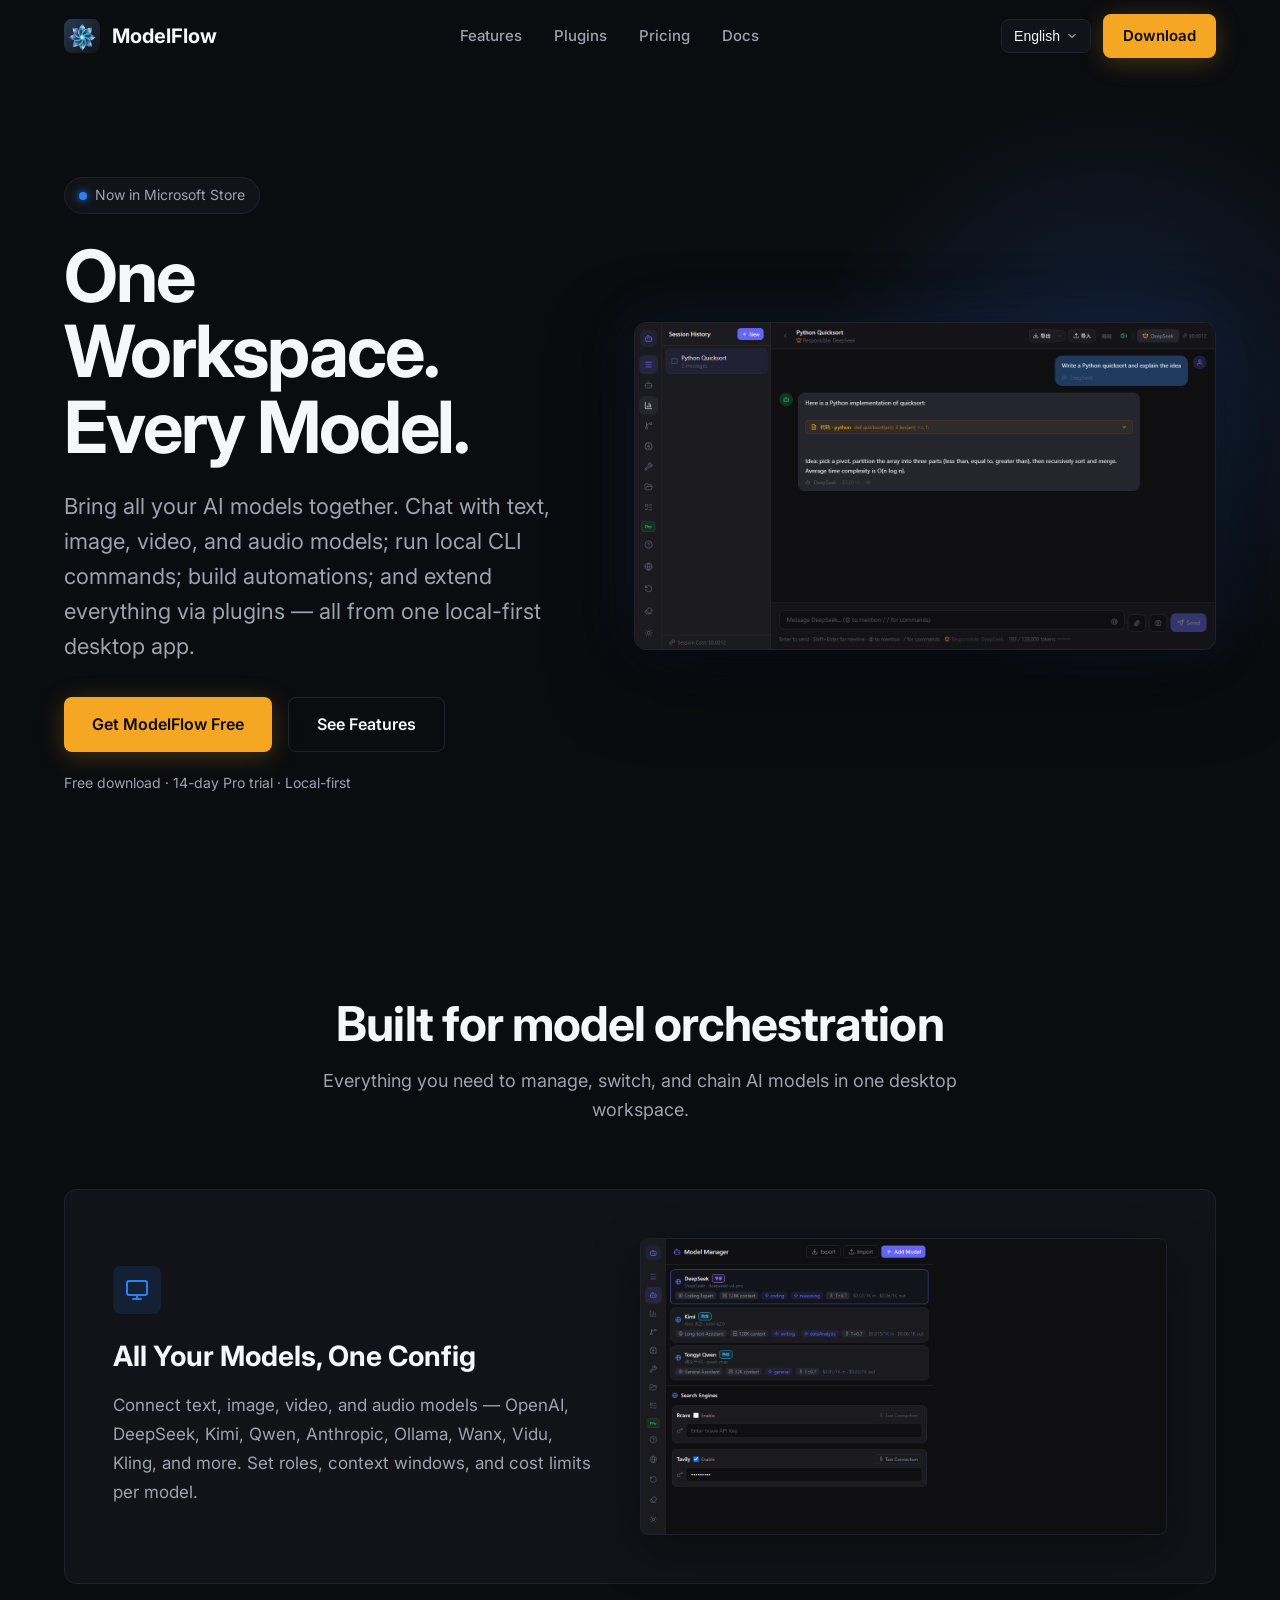
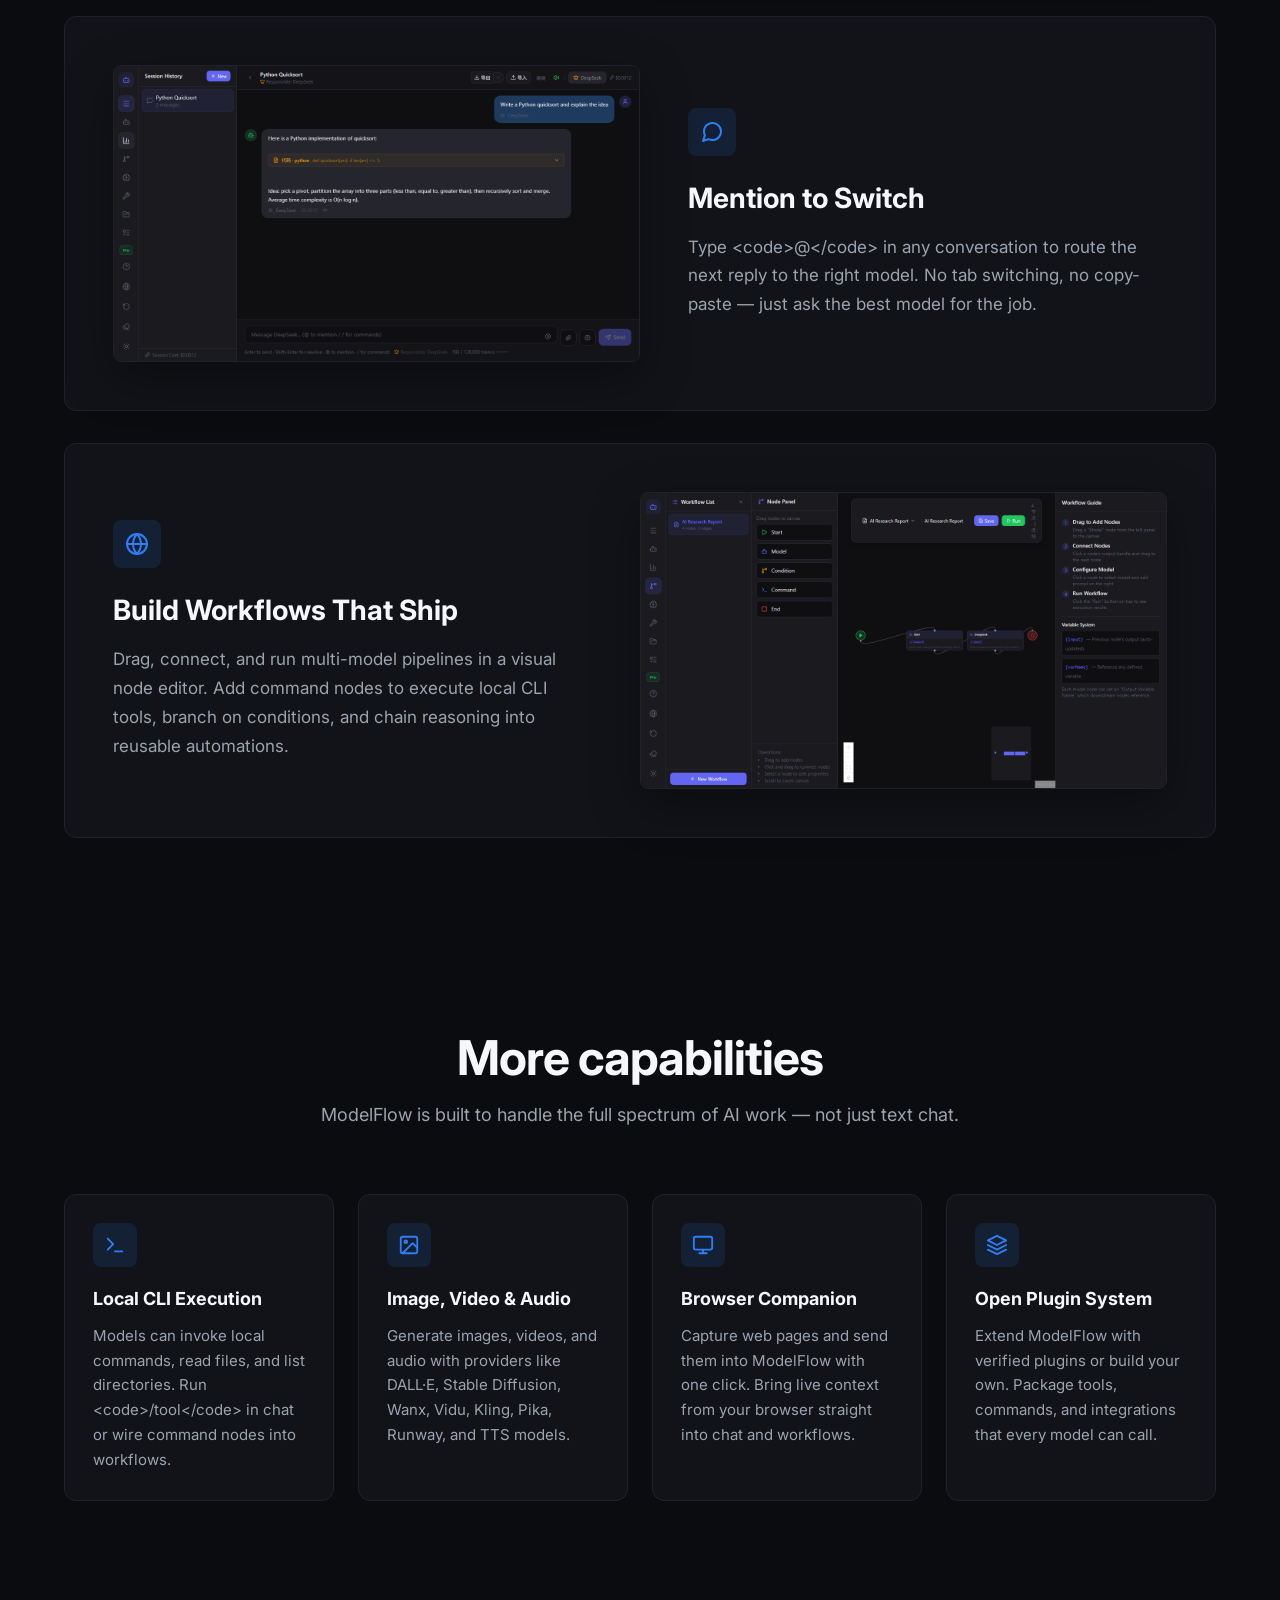
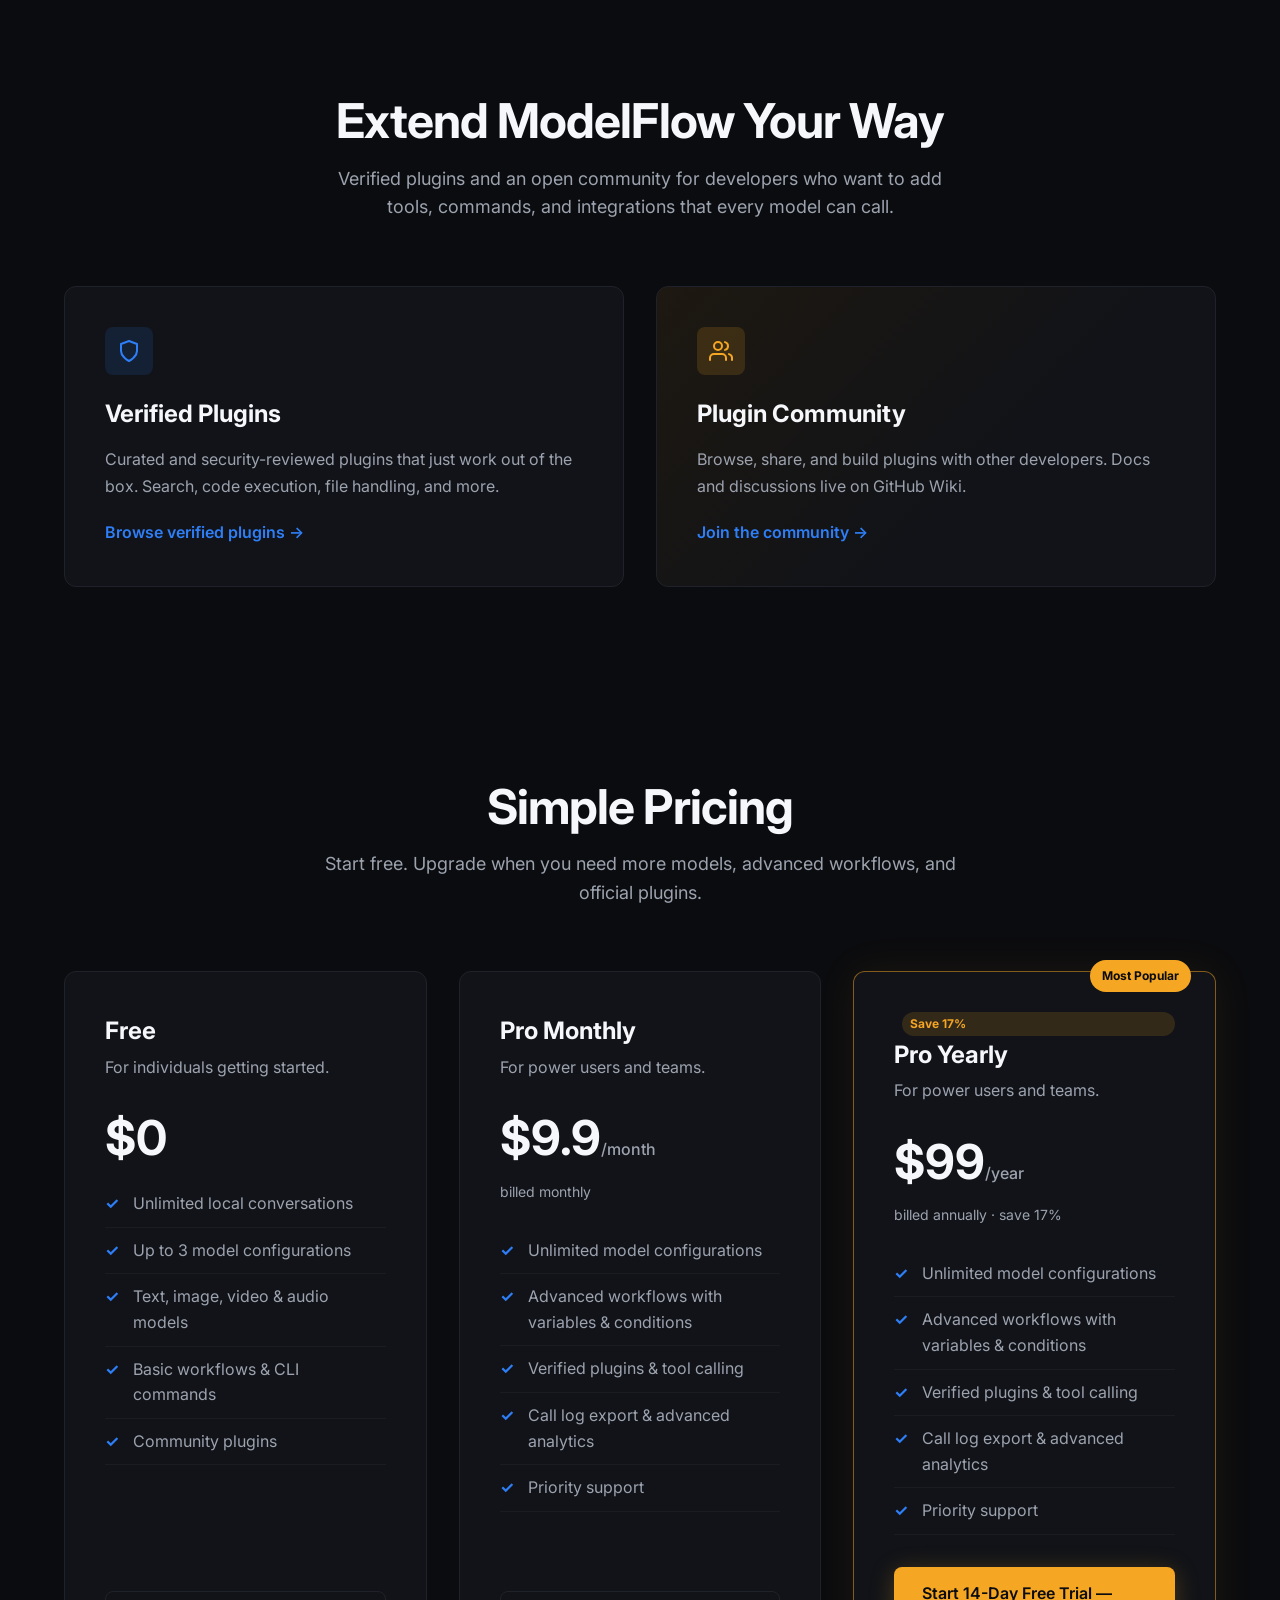
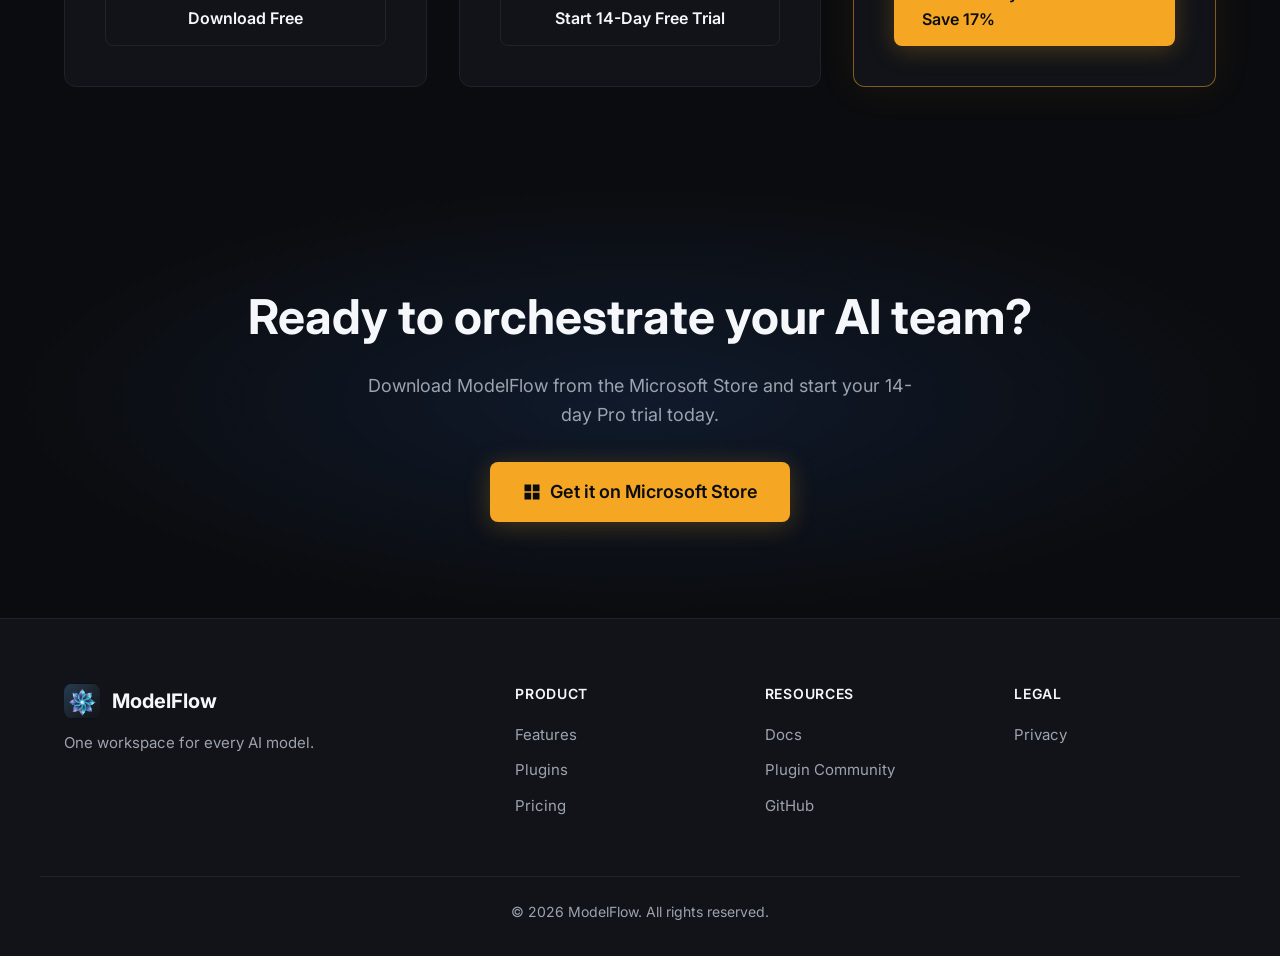
==== commit f32c0a2a: "fix(pricing): show Pro Monthly and Pro Yearly as separate cards - Replace Monthly/Yearly toggle with" ====
--- a/index.html
+++ b/index.html
@@ -202,17 +202,11 @@
             </ul>
             <a class="btn btn-secondary pricing-btn" href="https://apps.microsoft.com/detail/placeholder" target="_blank" rel="noopener" data-i18n="pricing.freeBtn">Download Free</a>
           </article>
-          <article class="pricing-card pricing-card-popular" data-pricing-card="pro">
-            <span class="pricing-badge" data-i18n="pricing.popularBadge">Most Popular</span>
-            <span class="pricing-save" id="pricing-save" data-i18n="pricing.saveBadge" style="display: none;">Save 17%</span>
-            <h3 class="pricing-name" data-i18n="pricing.proName">Pro</h3>
+          <article class="pricing-card">
+            <h3 class="pricing-name" data-i18n="pricing.proMonthlyName">Pro Monthly</h3>
             <p class="pricing-desc" data-i18n="pricing.proDesc">For power users and teams.</p>
-            <div class="pricing-toggle">
-              <button type="button" class="pricing-toggle-btn active" data-billing="monthly" data-i18n="pricing.monthly">Monthly</button>
-              <button type="button" class="pricing-toggle-btn" data-billing="yearly" data-i18n="pricing.yearly">Yearly</button>
-            </div>
-            <div class="pricing-price" id="pro-price" data-i18n="pricing.proMonthlyPrice" data-i18n-html>$9.9<span>/month</span></div>
-            <p class="pricing-billing" id="pro-billing" data-i18n="pricing.proMonthlyBilling">billed monthly</p>
+            <div class="pricing-price" data-i18n="pricing.proMonthlyPrice" data-i18n-html>$9.9<span>/month</span></div>
+            <p class="pricing-billing" data-i18n="pricing.proMonthlyBilling">billed monthly</p>
             <ul class="pricing-features">
               <li data-i18n="pricing.proFeature1">Unlimited model configurations</li>
               <li data-i18n="pricing.proFeature2">Advanced workflows with variables &amp; conditions</li>
@@ -220,7 +214,23 @@
               <li data-i18n="pricing.proFeature4">Call log export &amp; advanced analytics</li>
               <li data-i18n="pricing.proFeature5">Priority support</li>
             </ul>
-            <a class="btn btn-cta pricing-btn" id="pro-btn" href="https://apps.microsoft.com/detail/placeholder" target="_blank" rel="noopener" data-i18n="pricing.proMonthlyBtn">Start 14-Day Free Trial</a>
+            <a class="btn btn-secondary pricing-btn" href="https://apps.microsoft.com/detail/placeholder" target="_blank" rel="noopener" data-i18n="pricing.proMonthlyBtn">Start 14-Day Free Trial</a>
+          </article>
+          <article class="pricing-card pricing-card-popular">
+            <span class="pricing-badge" data-i18n="pricing.popularBadge">Most Popular</span>
+            <span class="pricing-save" data-i18n="pricing.saveBadge">Save 17%</span>
+            <h3 class="pricing-name" data-i18n="pricing.proYearlyName">Pro Yearly</h3>
+            <p class="pricing-desc" data-i18n="pricing.proDesc">For power users and teams.</p>
+            <div class="pricing-price" data-i18n="pricing.proYearlyPrice" data-i18n-html>$99<span>/year</span></div>
+            <p class="pricing-billing" data-i18n="pricing.proYearlyBilling">billed annually · save 17%</p>
+            <ul class="pricing-features">
+              <li data-i18n="pricing.proFeature1">Unlimited model configurations</li>
+              <li data-i18n="pricing.proFeature2">Advanced workflows with variables &amp; conditions</li>
+              <li data-i18n="pricing.proFeature3">Verified plugins &amp; tool calling</li>
+              <li data-i18n="pricing.proFeature4">Call log export &amp; advanced analytics</li>
+              <li data-i18n="pricing.proFeature5">Priority support</li>
+            </ul>
+            <a class="btn btn-cta pricing-btn" href="https://apps.microsoft.com/detail/placeholder" target="_blank" rel="noopener" data-i18n="pricing.proYearlyBtn">Start 14-Day Free Trial — Save 17%</a>
           </article>
         </div>
       </div>
--- a/css/styles.css
+++ b/css/styles.css
@@ -266,32 +266,6 @@
   outline: none;
 }
 
-.pricing-toggle {
-  display: inline-flex;
-  background: rgba(255, 255, 255, 0.05);
-  border: 1px solid var(--border);
-  border-radius: 999px;
-  padding: 4px;
-  margin-bottom: 20px;
-}
-
-.pricing-toggle-btn {
-  padding: 8px 16px;
-  border-radius: 999px;
-  border: none;
-  background: transparent;
-  color: var(--text-secondary);
-  font-size: 0.875rem;
-  font-weight: 600;
-  cursor: pointer;
-  transition: background 0.2s ease, color 0.2s ease;
-}
-
-.pricing-toggle-btn.active {
-  background: var(--cta);
-  color: #0B0C0F;
-}
-
 .pricing-save {
   display: inline-block;
   margin-left: 8px;
@@ -811,9 +785,9 @@
 
 .pricing-grid {
   display: grid;
-  grid-template-columns: repeat(2, 1fr);
+  grid-template-columns: repeat(3, 1fr);
   gap: 32px;
-  max-width: 880px;
+  max-width: 1200px;
   margin: 0 auto;
 }
 
@@ -830,6 +804,13 @@
 .pricing-card-popular {
   border-color: rgba(245, 166, 35, 0.5);
   box-shadow: 0 0 40px rgba(245, 166, 35, 0.08);
+}
+
+@media (max-width: 992px) {
+  .pricing-grid {
+    grid-template-columns: 1fr;
+    max-width: 480px;
+  }
 }
 
 .pricing-badge {
@@ -899,12 +880,6 @@
   width: 100%;
 }
 
-@media (max-width: 768px) {
-  .pricing-grid {
-    grid-template-columns: 1fr;
-  }
-}
-
 .cta {
   position: relative;
   text-align: center;
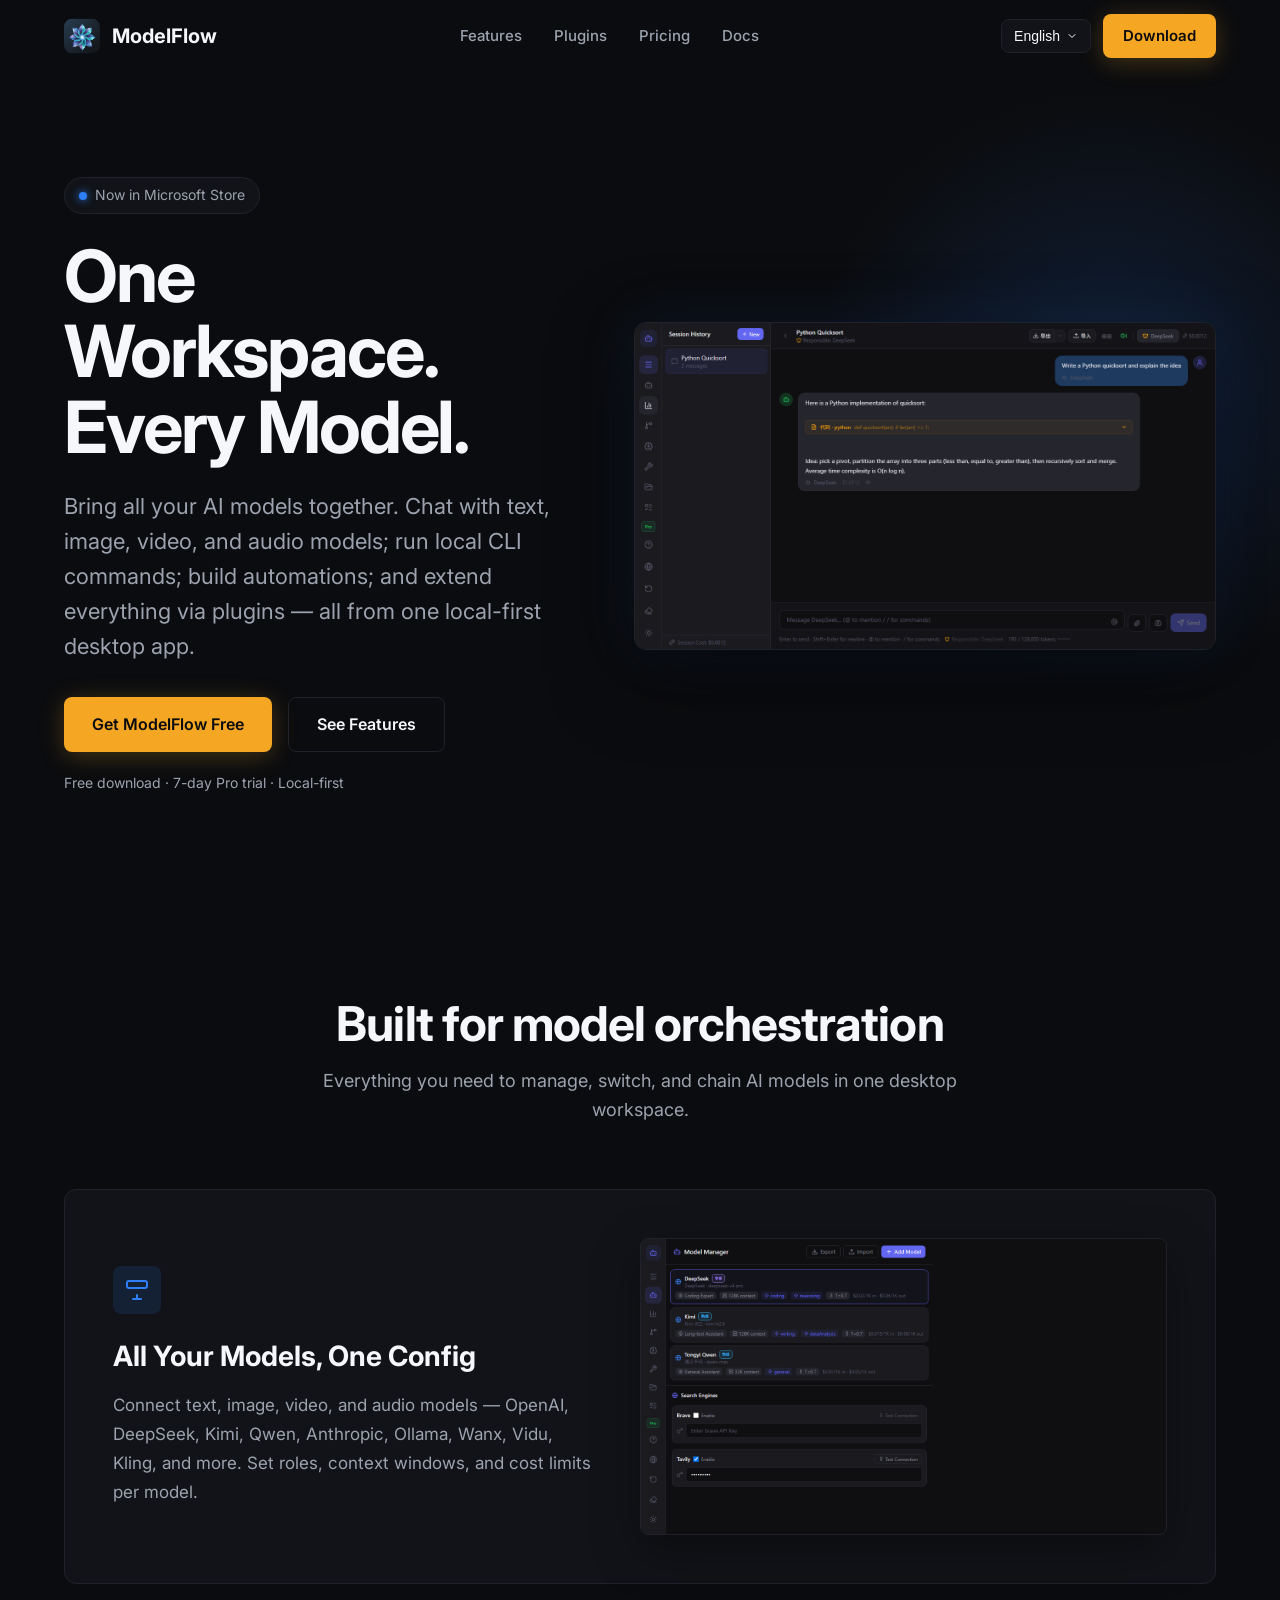
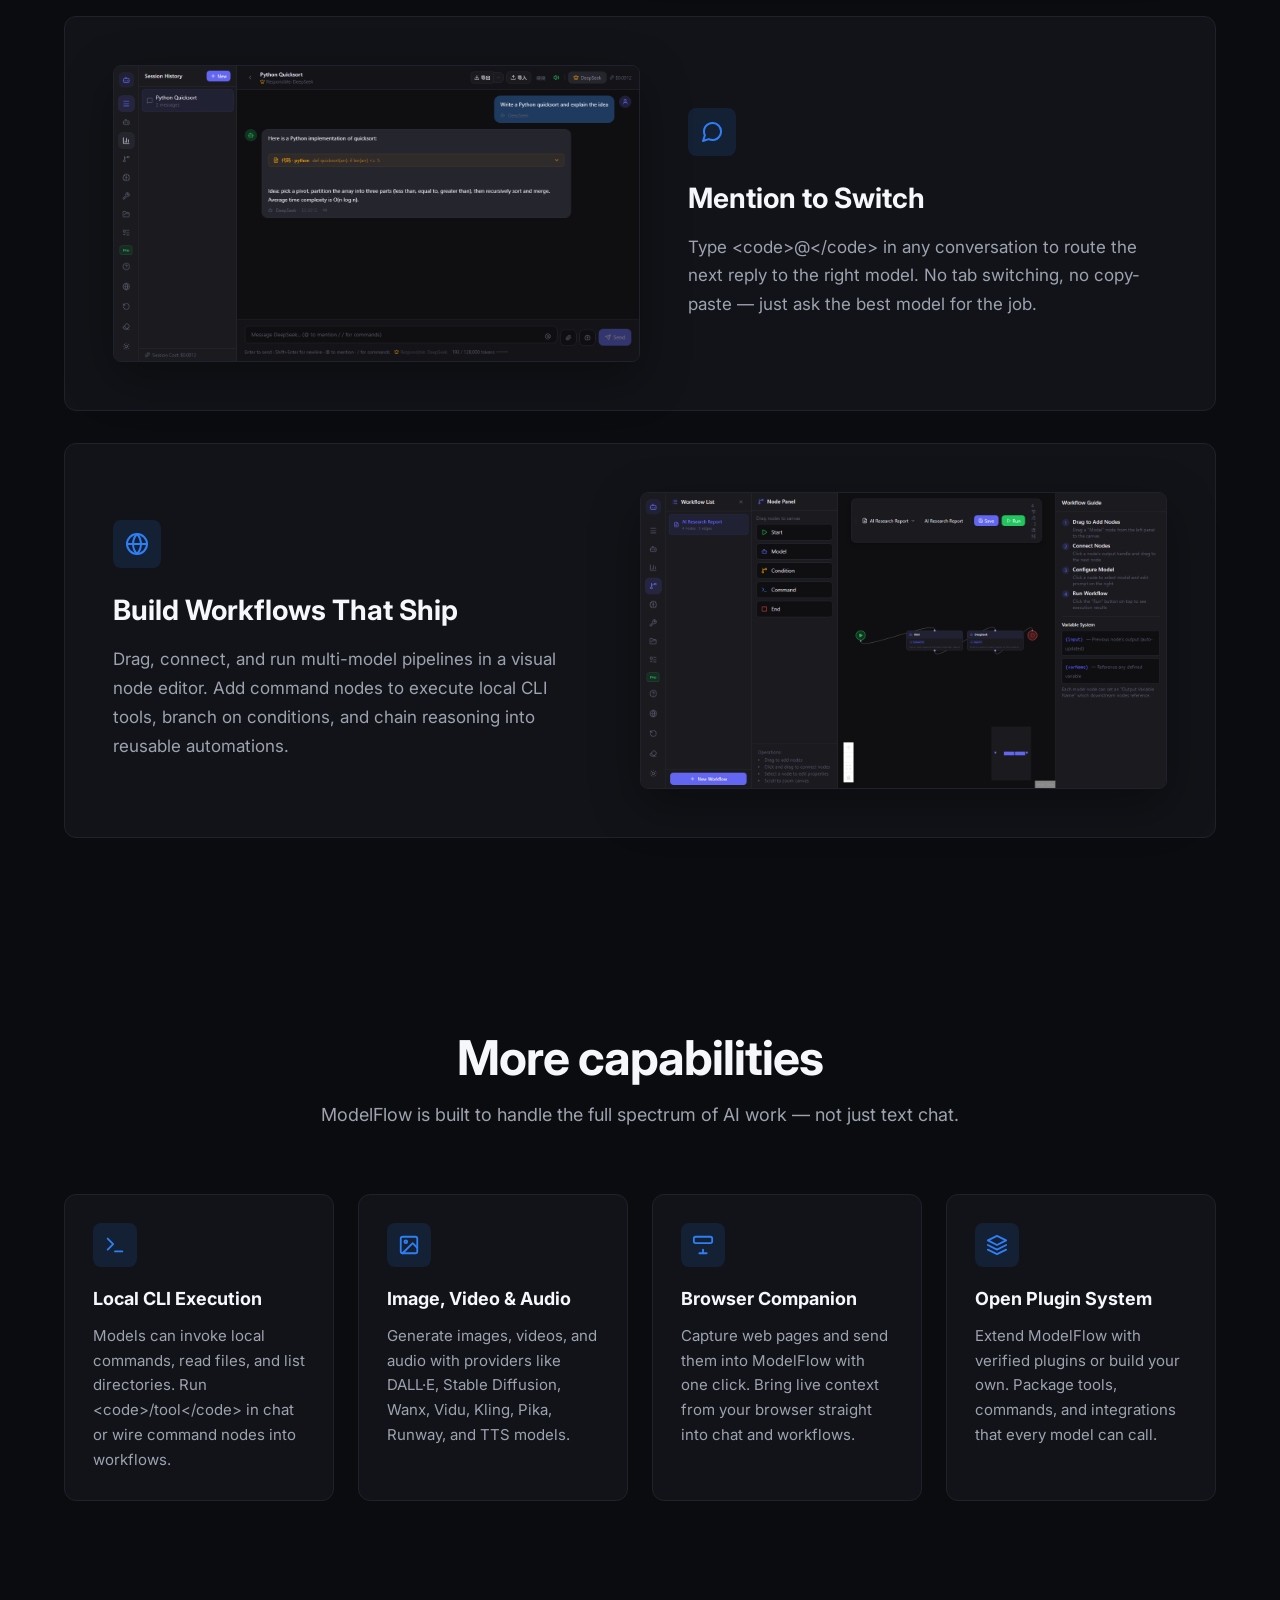
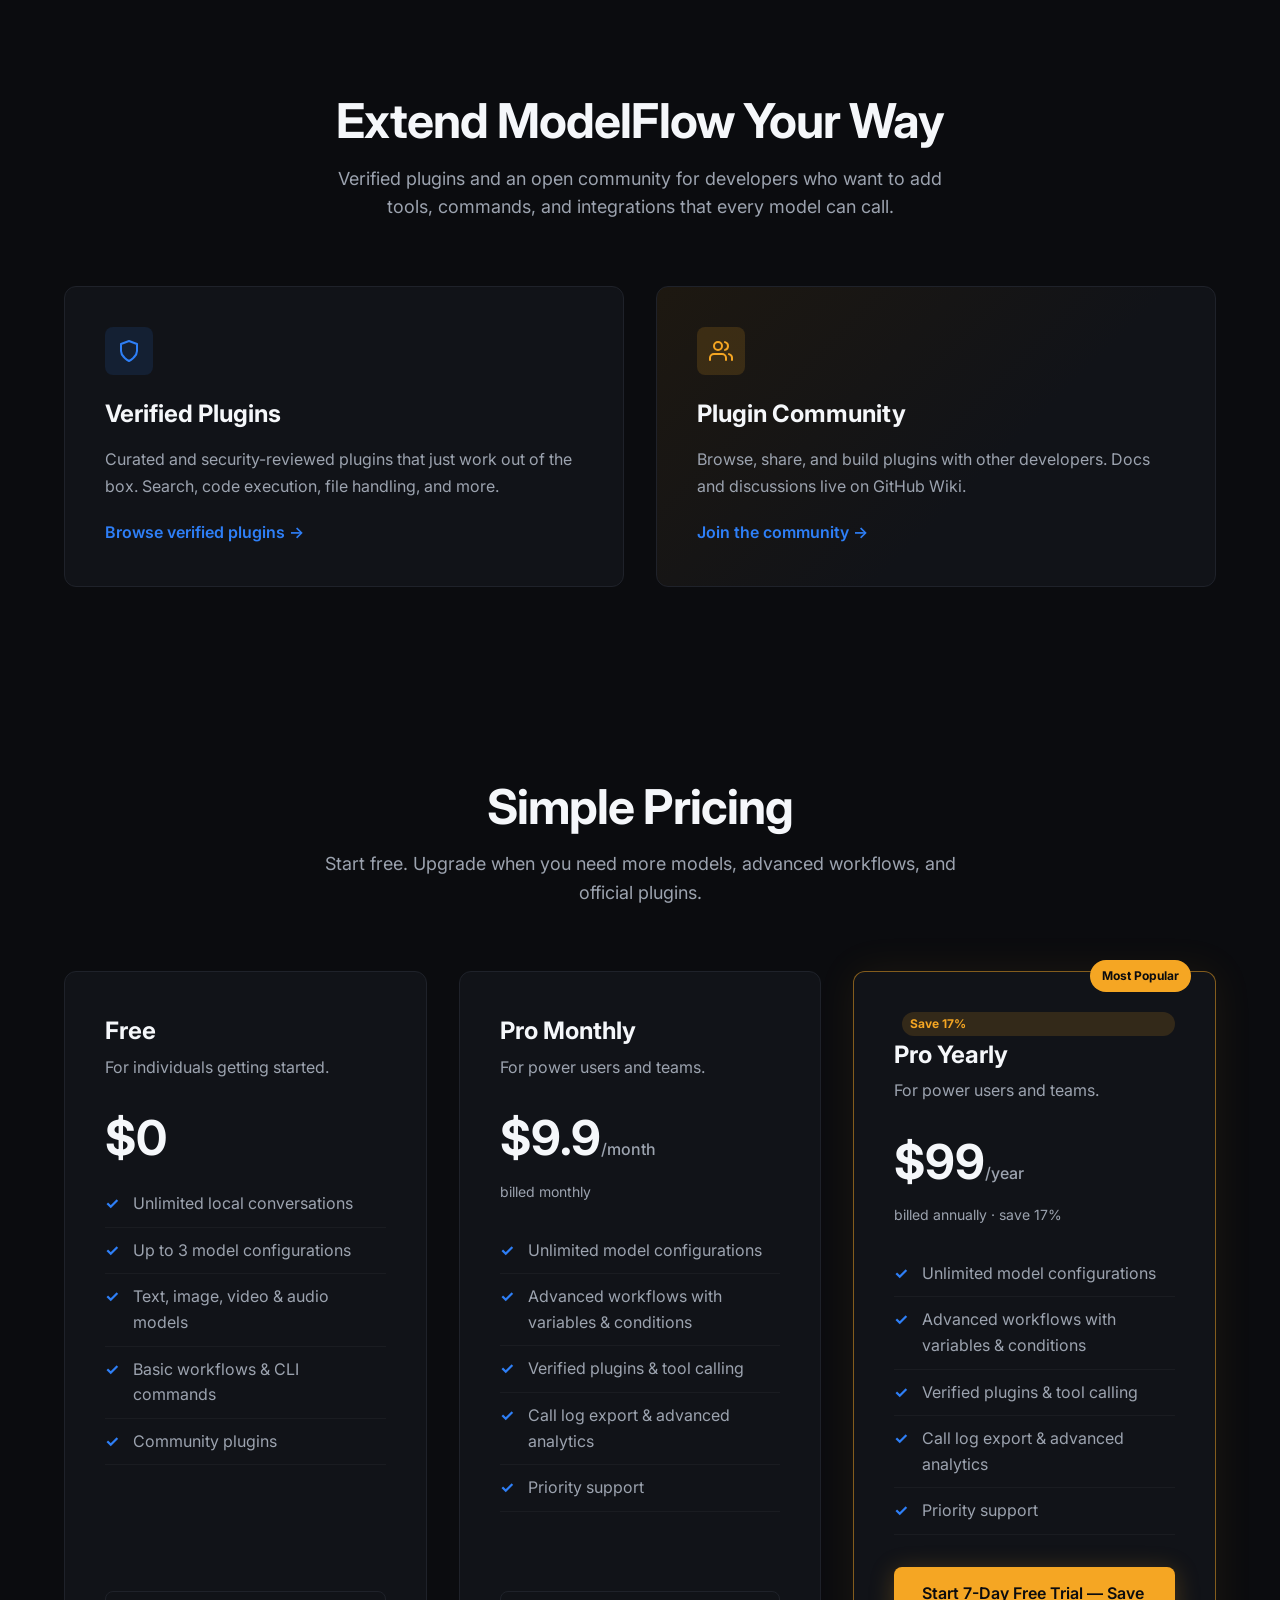
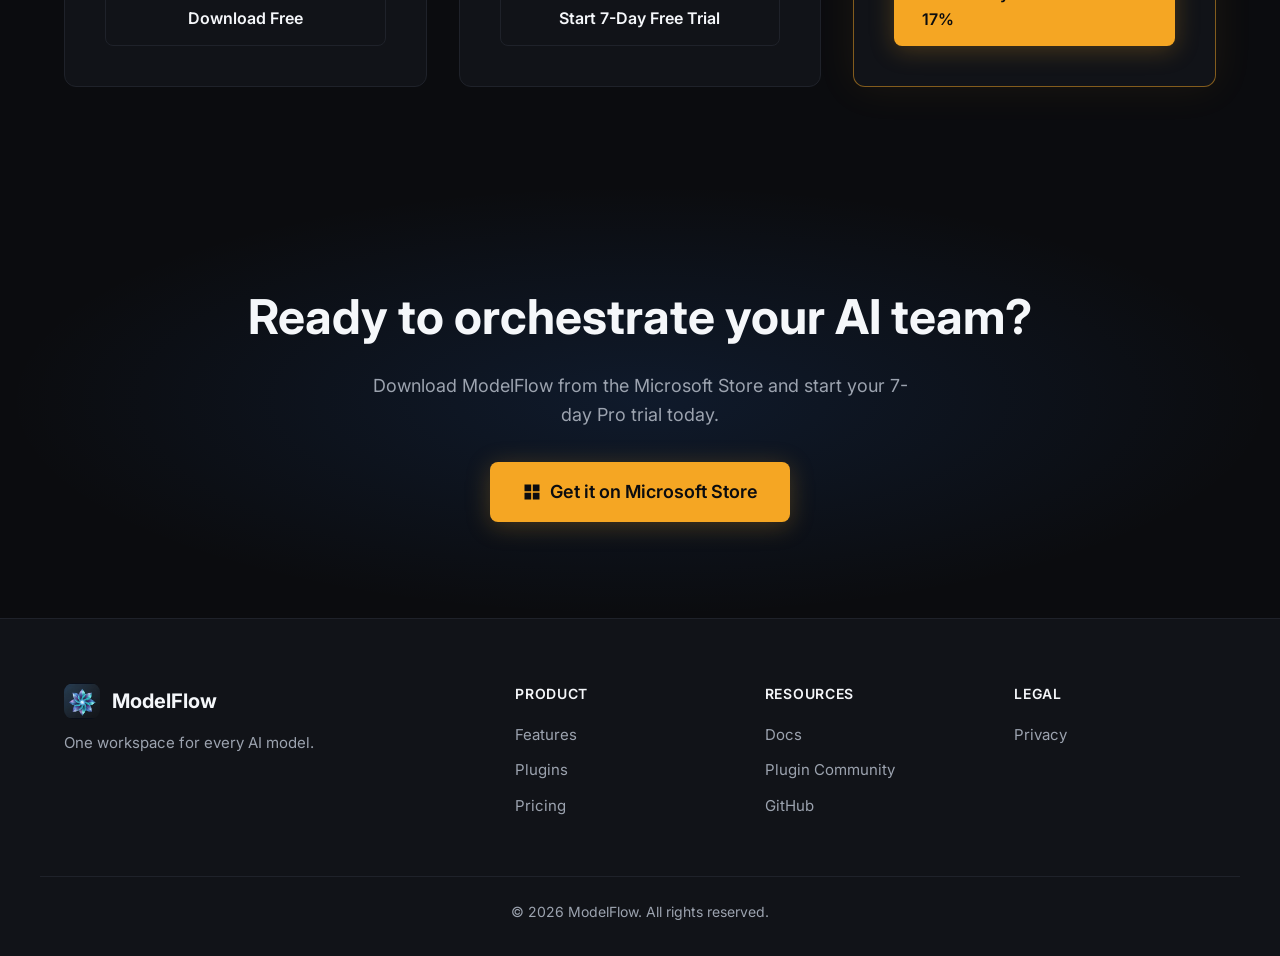
==== commit 71178f98: "fix(copy): change Pro trial from 14 days to 7 days across all languages - Update hero trust, pricing" ====
--- a/index.html
+++ b/index.html
@@ -64,7 +64,7 @@
             </a>
             <a class="btn btn-secondary" href="#features" data-i18n="hero.ctaSecondary">See Features</a>
           </div>
-          <p class="hero-trust" data-i18n="hero.trust">Free download · 14-day Pro trial · Local-first</p>
+          <p class="hero-trust" data-i18n="hero.trust">Free download · 7-day Pro trial · Local-first</p>
         </div>
         <div class="hero-visual">
           <img src="assets/screenshot-chat.png" alt="ModelFlow chat interface with @model mentions" />
@@ -82,7 +82,7 @@
           <article class="feature-card feature-card-wide">
             <div class="feature-content">
               <div class="feature-icon">
-                <svg width="24" height="24" viewBox="0 0 24 24" fill="none" stroke="currentColor" stroke-width="2" stroke-linecap="round" stroke-linejoin="round"><rect x="2" y="3" width="20" height="14" rx="2" ry="2"></rect><line x1="8" y1="21" x2="16" y2="21"></line><line x1="12" y1="17" x2="12" y2="21"></line></svg>
+                <svg width="24" height="24" viewBox="0 0 24 24" fill="none" stroke="currentColor" stroke-width="2" stroke-linecap="round" stroke-linejoin="round"><rect x="2" y="3" width="20" height="7" rx="2" ry="2"></rect><line x1="8" y1="21" x2="16" y2="21"></line><line x1="12" y1="17" x2="12" y2="21"></line></svg>
               </div>
               <h3 class="feature-title" data-i18n="features.modelsTitle">All Your Models, One Config</h3>
               <p class="feature-desc" data-i18n="features.modelsDesc">Connect text, image, video, and audio models — OpenAI, DeepSeek, Kimi, Qwen, Anthropic, Ollama, Wanx, Vidu, Kling, and more. Set roles, context windows, and cost limits per model.</p>
@@ -141,7 +141,7 @@
           </article>
           <article class="capability-card">
             <div class="capability-icon">
-              <svg width="22" height="22" viewBox="0 0 24 24" fill="none" stroke="currentColor" stroke-width="2" stroke-linecap="round" stroke-linejoin="round"><rect x="2" y="3" width="20" height="14" rx="2" ry="2"></rect><line x1="8" y1="21" x2="16" y2="21"></line><line x1="12" y1="17" x2="12" y2="21"></line></svg>
+              <svg width="22" height="22" viewBox="0 0 24 24" fill="none" stroke="currentColor" stroke-width="2" stroke-linecap="round" stroke-linejoin="round"><rect x="2" y="3" width="20" height="7" rx="2" ry="2"></rect><line x1="8" y1="21" x2="16" y2="21"></line><line x1="12" y1="17" x2="12" y2="21"></line></svg>
             </div>
             <h3 class="capability-title" data-i18n="capabilities.browserTitle">Browser Companion</h3>
             <p class="capability-desc" data-i18n="capabilities.browserDesc">Capture web pages and send them into ModelFlow with one click. Bring live context from your browser straight into chat and workflows.</p>
@@ -214,7 +214,7 @@
               <li data-i18n="pricing.proFeature4">Call log export &amp; advanced analytics</li>
               <li data-i18n="pricing.proFeature5">Priority support</li>
             </ul>
-            <a class="btn btn-secondary pricing-btn" href="https://apps.microsoft.com/detail/placeholder" target="_blank" rel="noopener" data-i18n="pricing.proMonthlyBtn">Start 14-Day Free Trial</a>
+            <a class="btn btn-secondary pricing-btn" href="https://apps.microsoft.com/detail/placeholder" target="_blank" rel="noopener" data-i18n="pricing.proMonthlyBtn">Start 7-Day Free Trial</a>
           </article>
           <article class="pricing-card pricing-card-popular">
             <span class="pricing-badge" data-i18n="pricing.popularBadge">Most Popular</span>
@@ -230,7 +230,7 @@
               <li data-i18n="pricing.proFeature4">Call log export &amp; advanced analytics</li>
               <li data-i18n="pricing.proFeature5">Priority support</li>
             </ul>
-            <a class="btn btn-cta pricing-btn" href="https://apps.microsoft.com/detail/placeholder" target="_blank" rel="noopener" data-i18n="pricing.proYearlyBtn">Start 14-Day Free Trial — Save 17%</a>
+            <a class="btn btn-cta pricing-btn" href="https://apps.microsoft.com/detail/placeholder" target="_blank" rel="noopener" data-i18n="pricing.proYearlyBtn">Start 7-Day Free Trial — Save 17%</a>
           </article>
         </div>
       </div>
@@ -238,7 +238,7 @@
     <section class="section cta" id="download">
       <div class="container cta-inner">
         <h2 class="cta-title" data-i18n="cta.title">Ready to orchestrate your AI team?</h2>
-        <p class="cta-subtitle" data-i18n="cta.subtitle">Download ModelFlow from the Microsoft Store and start your 14-day Pro trial today.</p>
+        <p class="cta-subtitle" data-i18n="cta.subtitle">Download ModelFlow from the Microsoft Store and start your 7-day Pro trial today.</p>
         <a class="btn btn-cta cta-btn" href="https://apps.microsoft.com/detail/placeholder" target="_blank" rel="noopener">
           <svg width="20" height="20" viewBox="0 0 24 24" fill="currentColor"><path d="M3 3h8v8H3V3zm10 0h8v8h-8V3zM3 13h8v8H3v-8zm10 0h8v8h-8v-8z"/></svg>
           <span data-i18n="cta.btn">Get it on Microsoft Store</span>
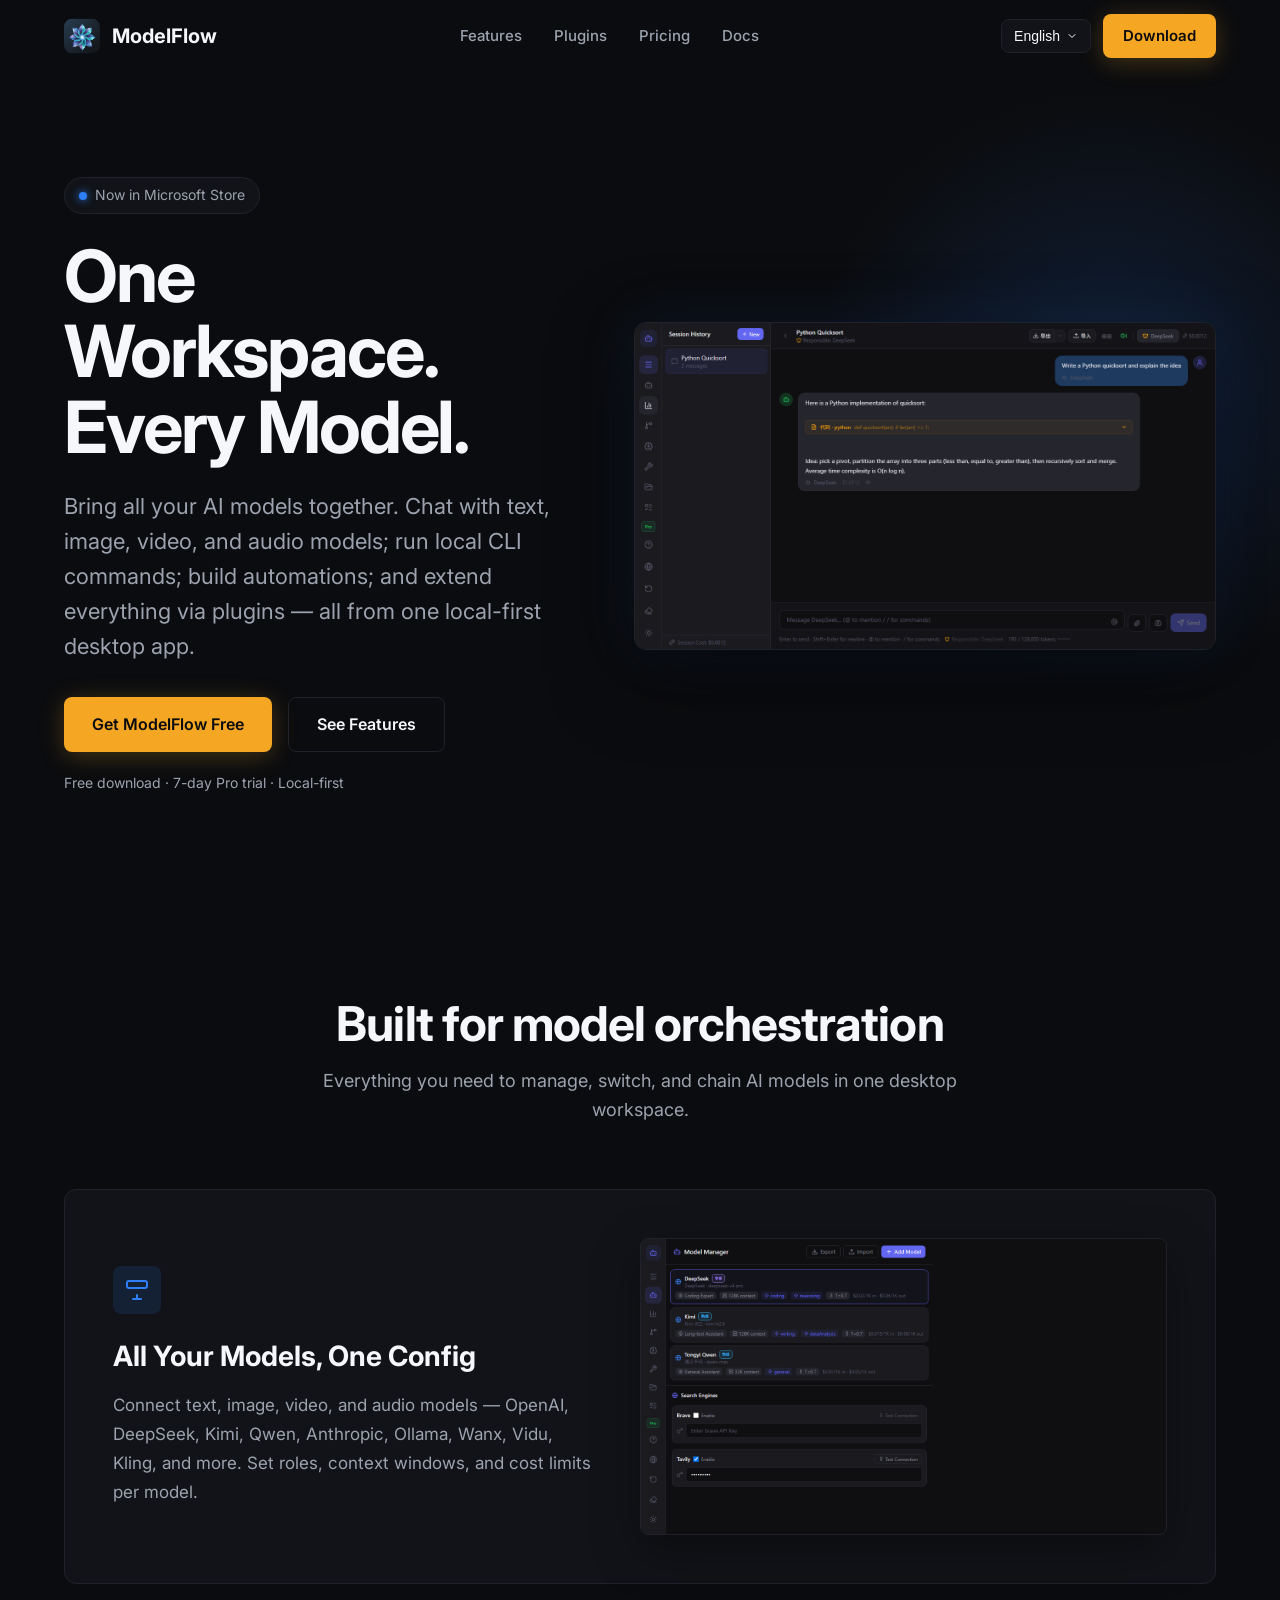
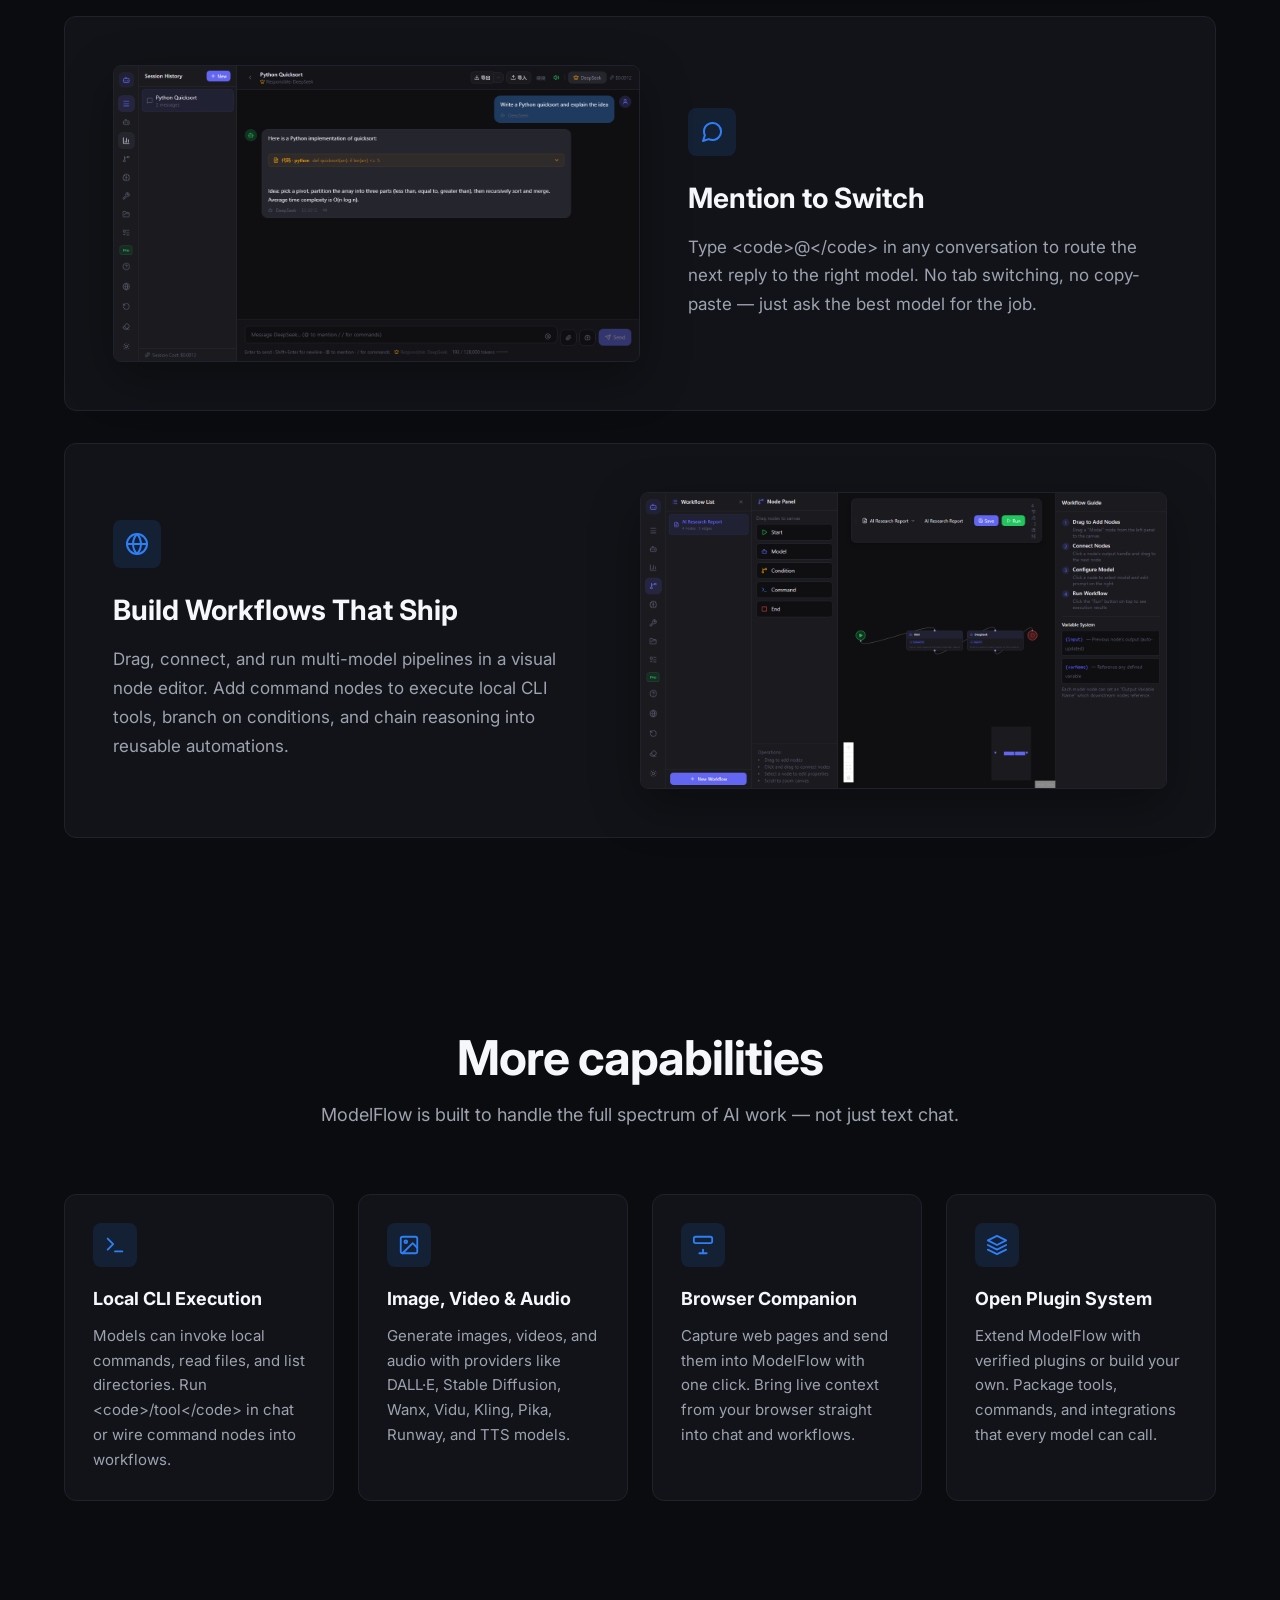
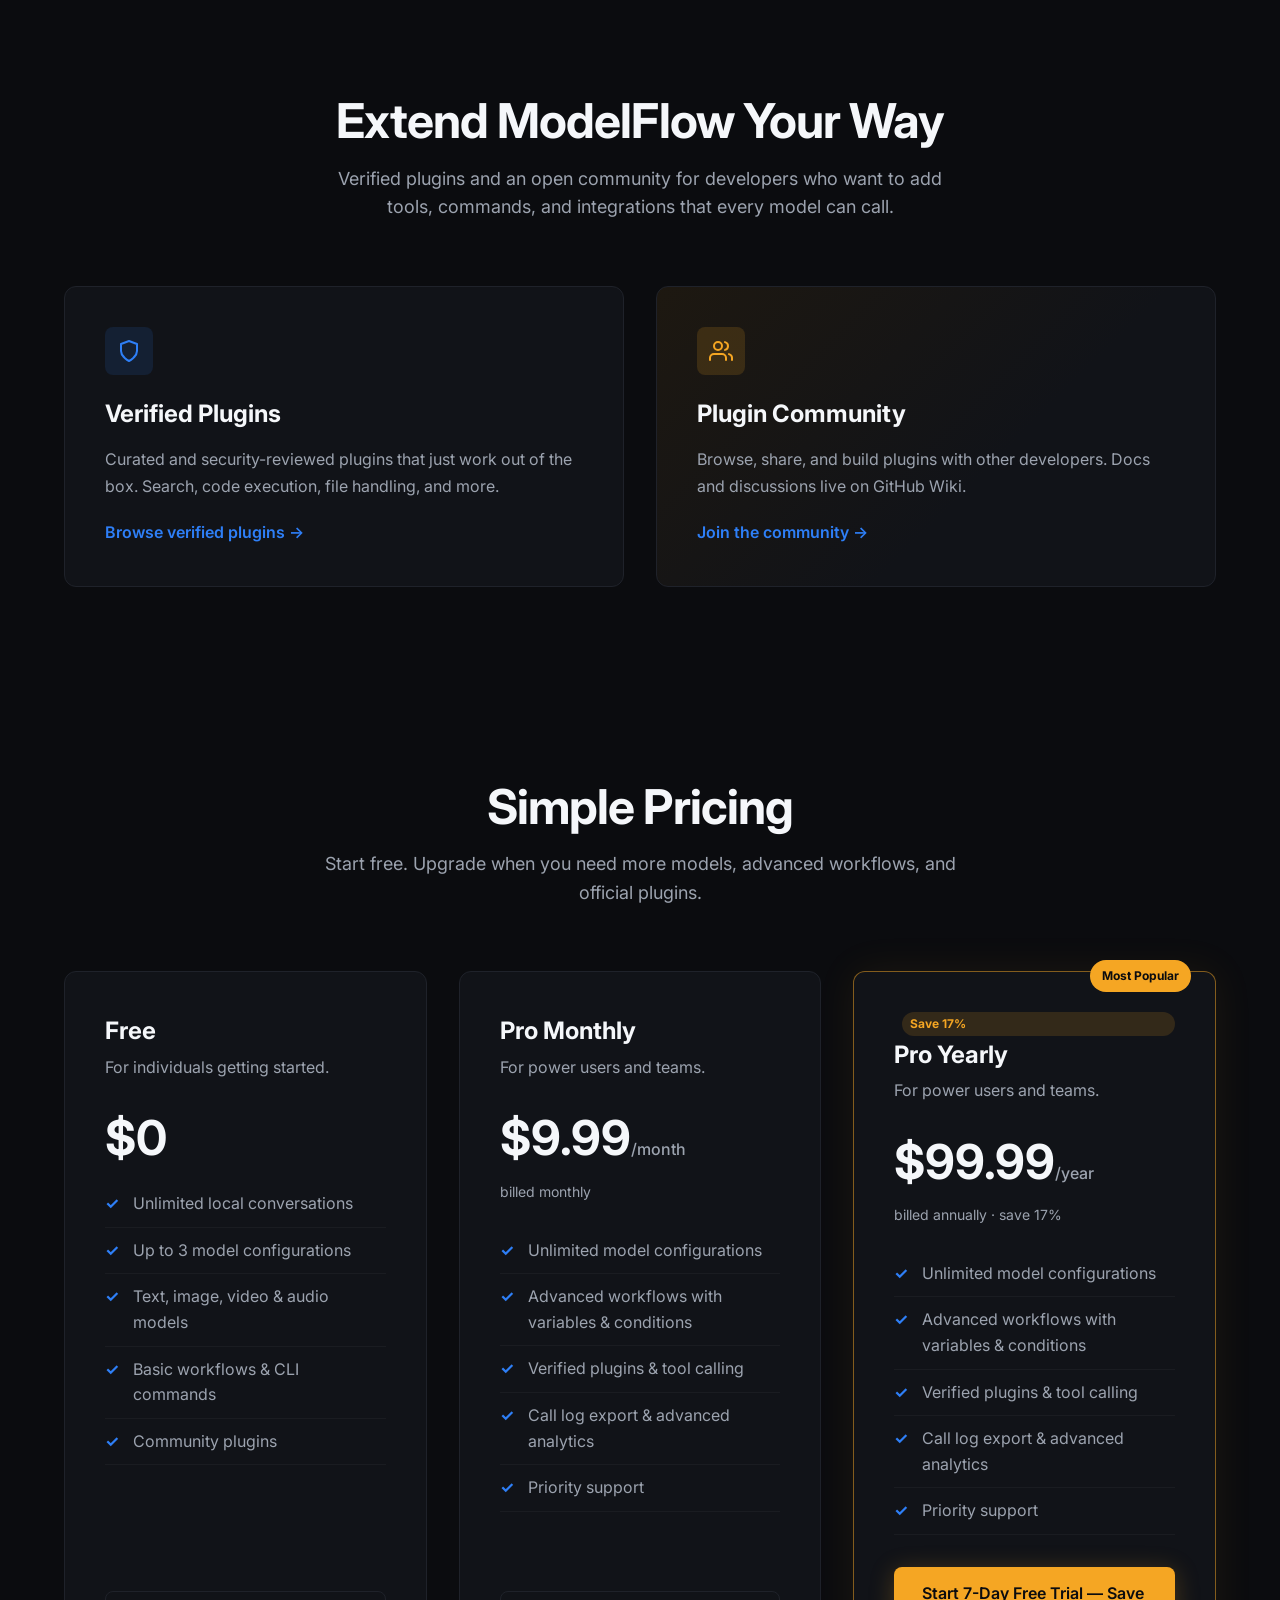
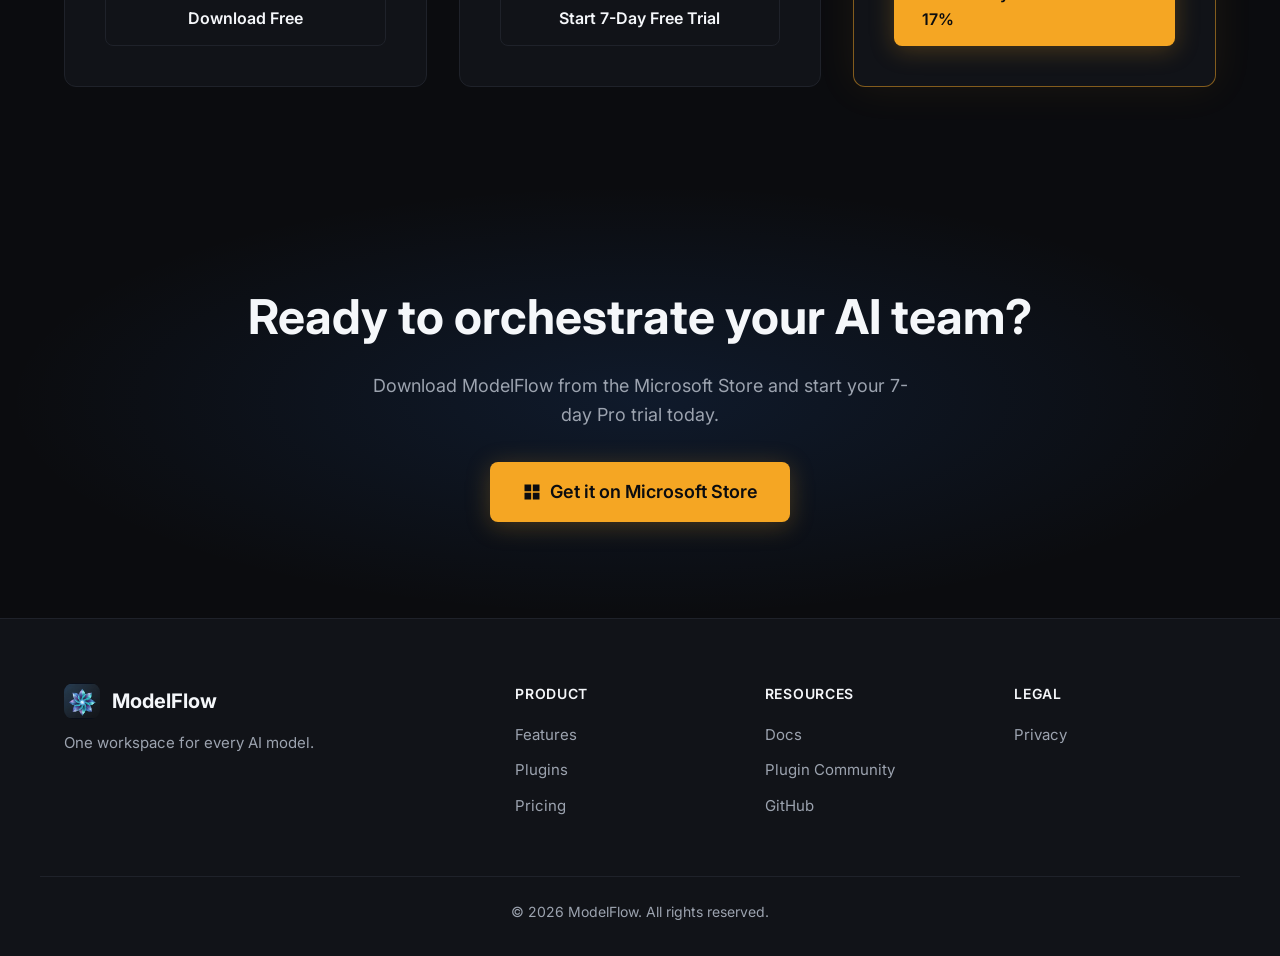
==== commit 52b02c89: "fix(pricing): update Pro prices to .99/month and 9.99/year - Update fallback text in index.html  - U" ====
--- a/index.html
+++ b/index.html
@@ -205,7 +205,7 @@
           <article class="pricing-card">
             <h3 class="pricing-name" data-i18n="pricing.proMonthlyName">Pro Monthly</h3>
             <p class="pricing-desc" data-i18n="pricing.proDesc">For power users and teams.</p>
-            <div class="pricing-price" data-i18n="pricing.proMonthlyPrice" data-i18n-html>$9.9<span>/month</span></div>
+            <div class="pricing-price" data-i18n="pricing.proMonthlyPrice" data-i18n-html>$9.99<span>/month</span></div>
             <p class="pricing-billing" data-i18n="pricing.proMonthlyBilling">billed monthly</p>
             <ul class="pricing-features">
               <li data-i18n="pricing.proFeature1">Unlimited model configurations</li>
@@ -221,7 +221,7 @@
             <span class="pricing-save" data-i18n="pricing.saveBadge">Save 17%</span>
             <h3 class="pricing-name" data-i18n="pricing.proYearlyName">Pro Yearly</h3>
             <p class="pricing-desc" data-i18n="pricing.proDesc">For power users and teams.</p>
-            <div class="pricing-price" data-i18n="pricing.proYearlyPrice" data-i18n-html>$99<span>/year</span></div>
+            <div class="pricing-price" data-i18n="pricing.proYearlyPrice" data-i18n-html>$99.99<span>/year</span></div>
             <p class="pricing-billing" data-i18n="pricing.proYearlyBilling">billed annually · save 17%</p>
             <ul class="pricing-features">
               <li data-i18n="pricing.proFeature1">Unlimited model configurations</li>
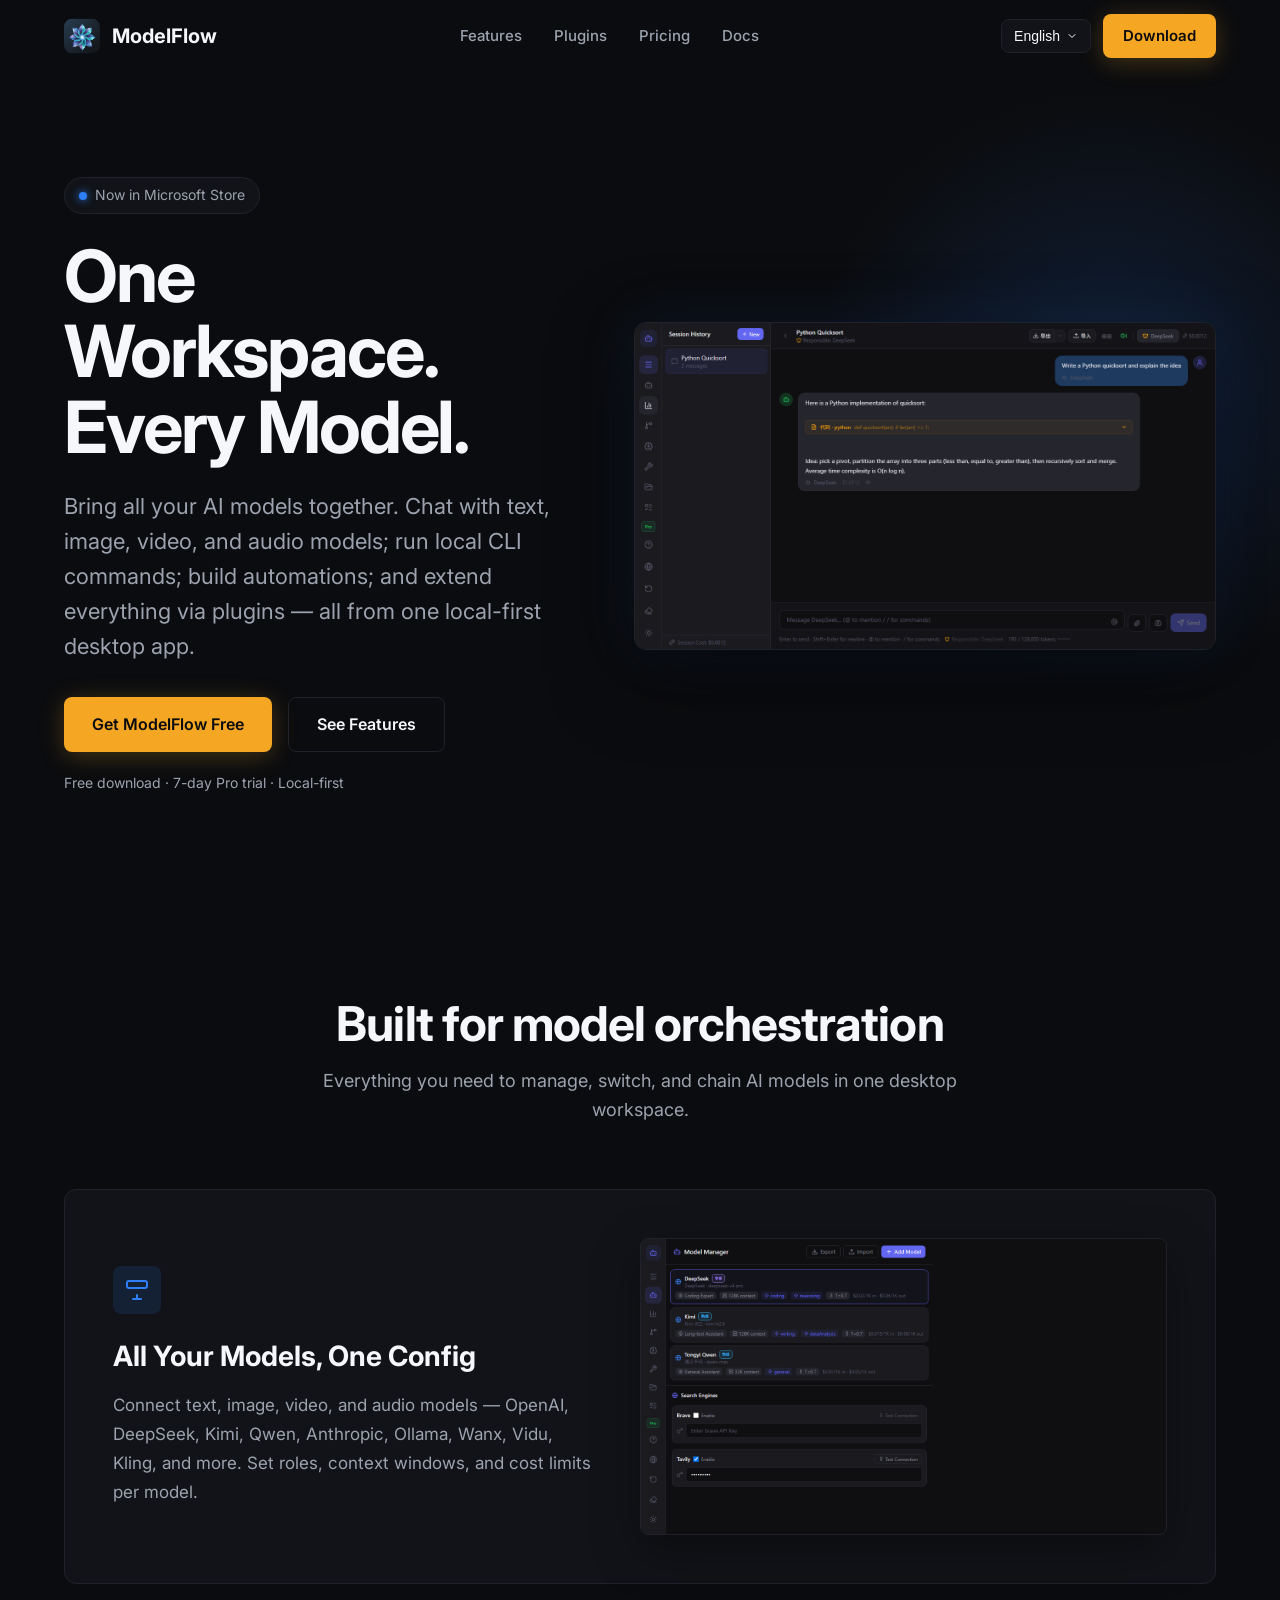
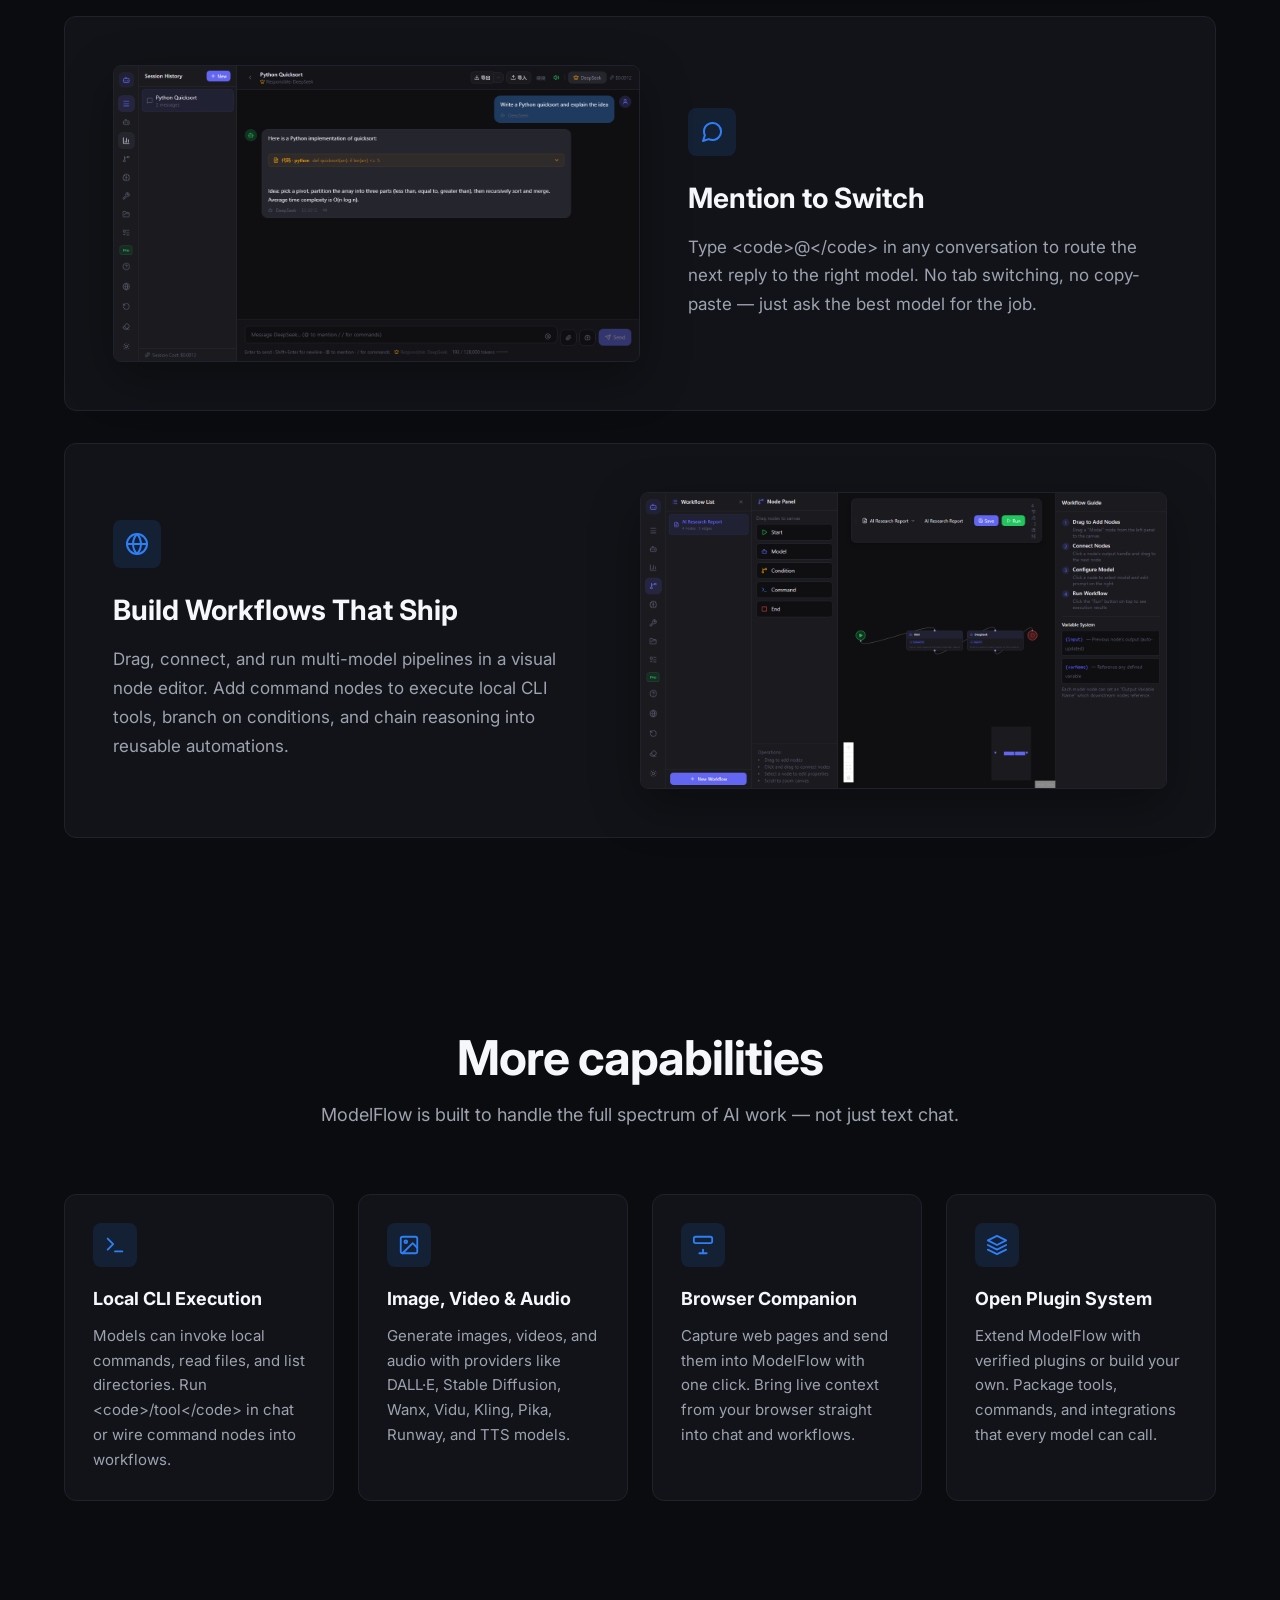
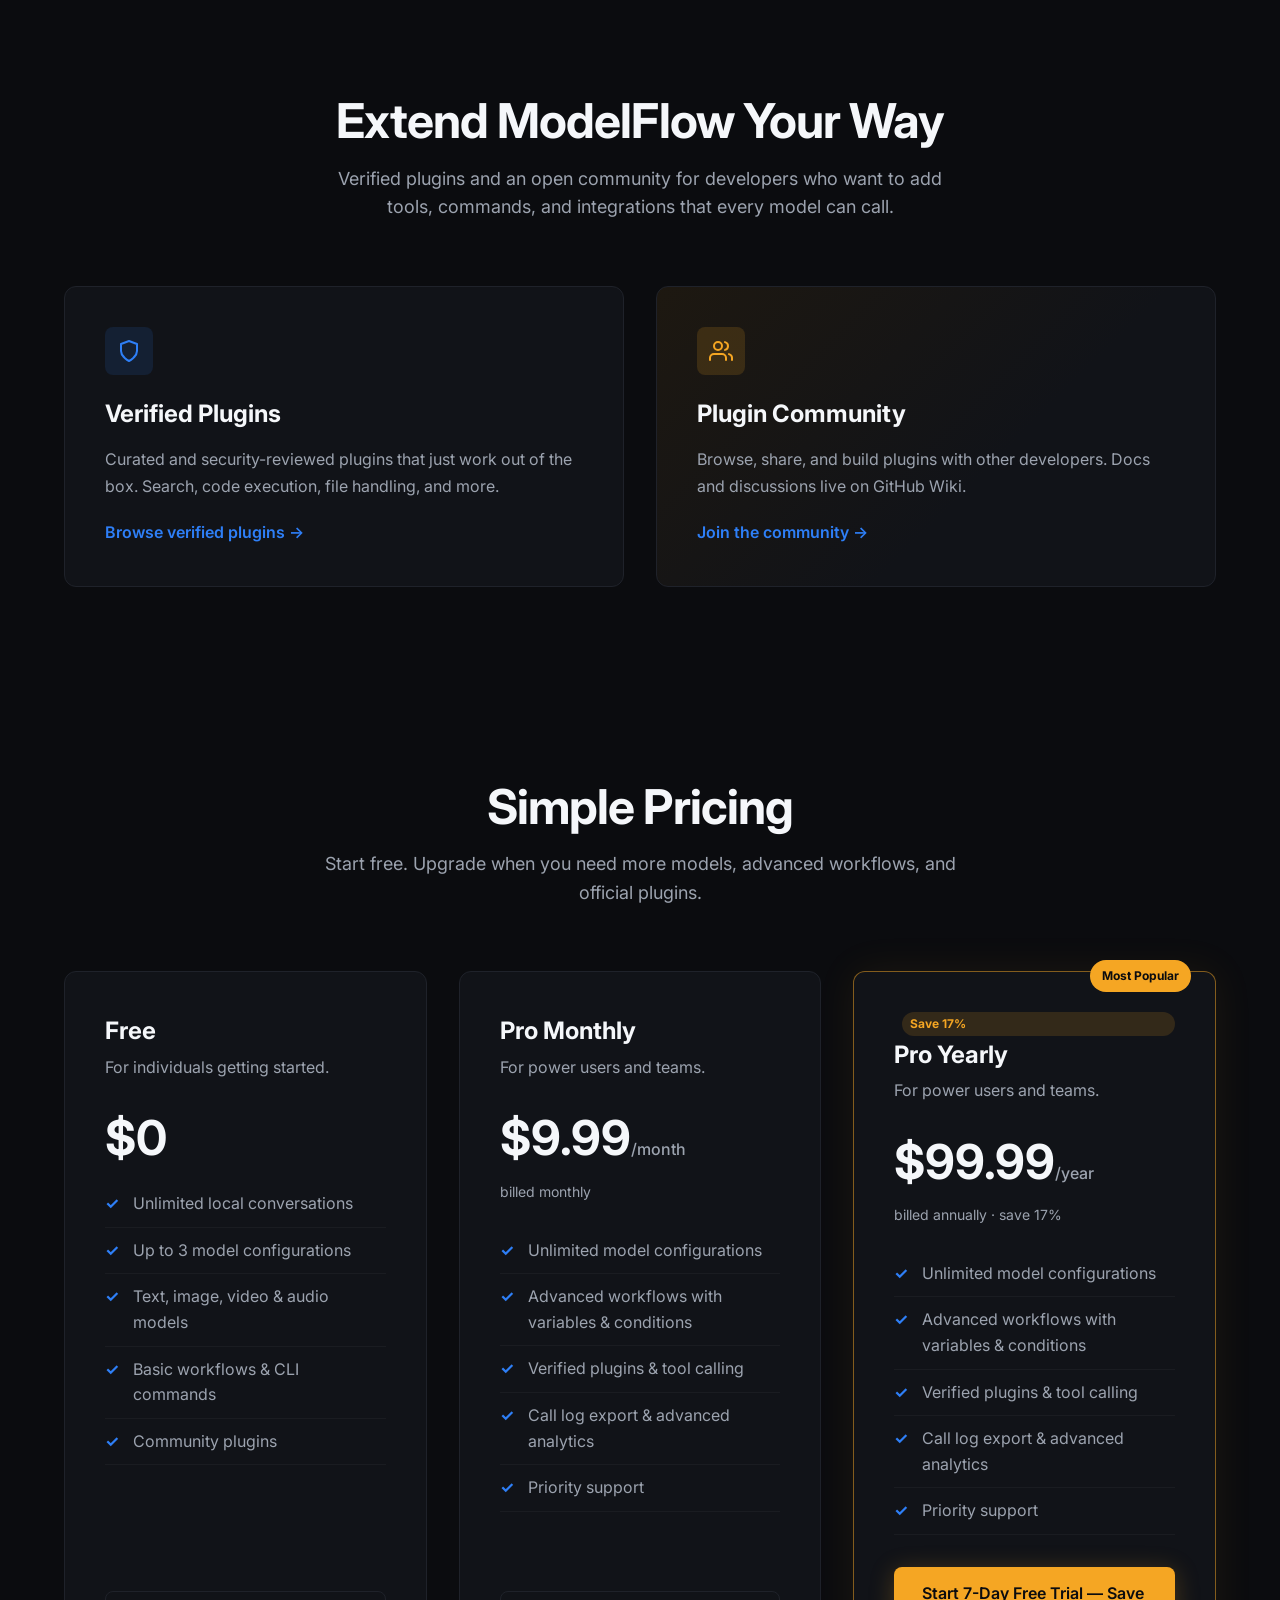
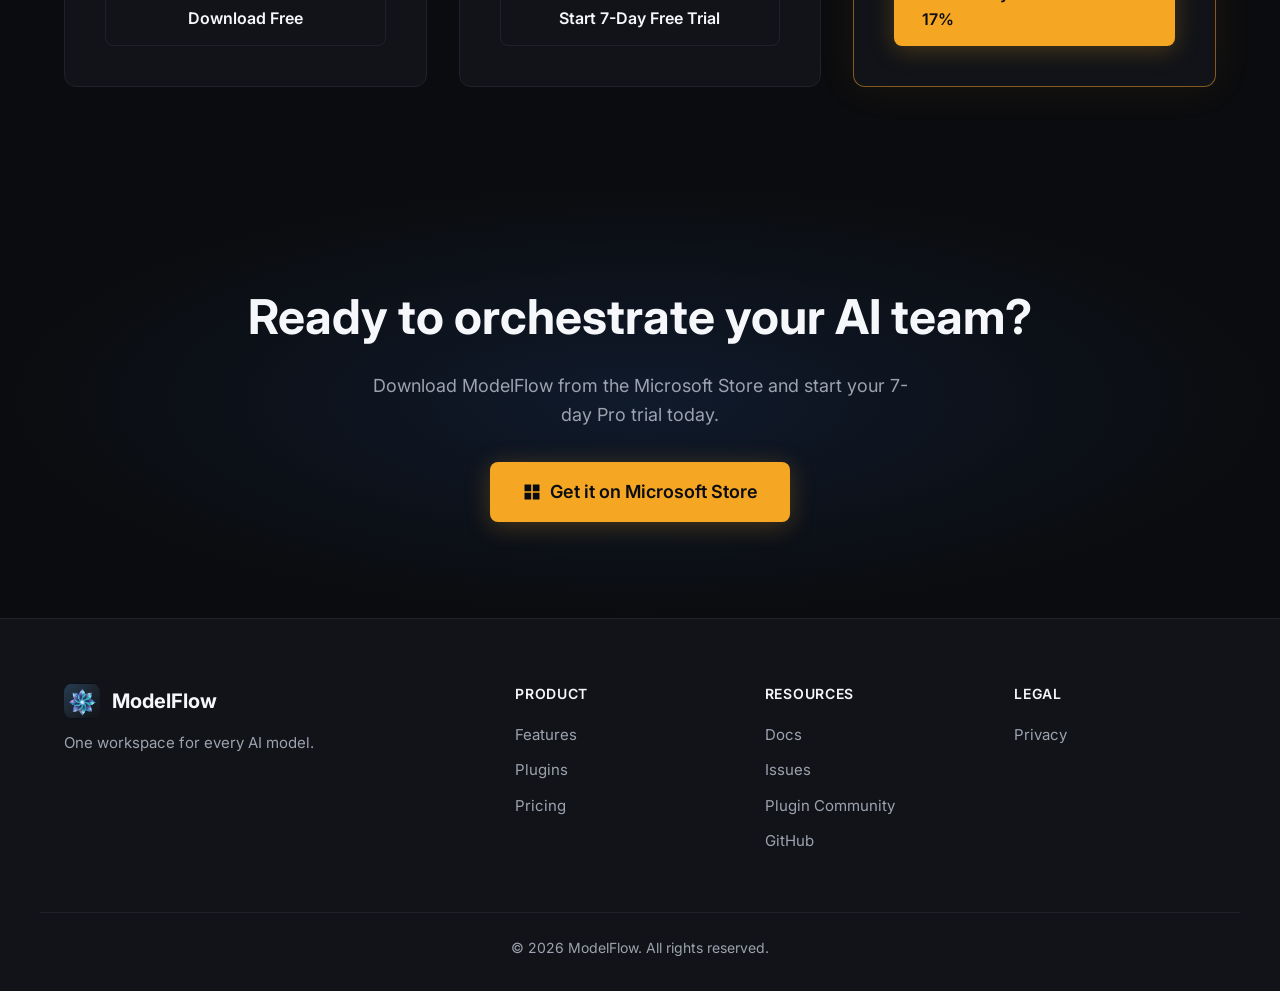
==== commit e80fa90f: "feat(footer): add GitHub Issues link for bug reports - Add Issues link to footer Resources section  " ====
--- a/index.html
+++ b/index.html
@@ -40,7 +40,7 @@
             <li role="option" data-lang="es" tabindex="0">Español</li>
           </ul>
         </div>
-        <a class="btn btn-cta" href="https://apps.microsoft.com/detail/placeholder" target="_blank" rel="noopener" data-i18n="nav.download">Download</a>
+        <a class="btn btn-cta" href="https://apps.microsoft.com/detail/9PKVZ235H6TD?hl=en-us&gl=CN&ocid=pdpshare" target="_blank" rel="noopener" data-i18n="nav.download">Download</a>
         <button type="button" class="nav-toggle" id="nav-toggle" aria-label="Open menu">
           <span></span>
           <span></span>
@@ -59,7 +59,7 @@
             Bring all your AI models together. Chat with text, image, video, and audio models; run local CLI commands; build automations; and extend everything via plugins — all from one local-first desktop app.
           </p>
           <div class="hero-ctas">
-            <a class="btn btn-cta" href="https://apps.microsoft.com/detail/placeholder" target="_blank" rel="noopener" data-i18n="hero.ctaPrimary">
+            <a class="btn btn-cta" href="https://apps.microsoft.com/detail/9PKVZ235H6TD?hl=en-us&gl=CN&ocid=pdpshare" target="_blank" rel="noopener" data-i18n="hero.ctaPrimary">
               Get ModelFlow Free
             </a>
             <a class="btn btn-secondary" href="#features" data-i18n="hero.ctaSecondary">See Features</a>
@@ -200,7 +200,7 @@
               <li data-i18n="pricing.freeFeature4">Basic workflows &amp; CLI commands</li>
               <li data-i18n="pricing.freeFeature5">Community plugins</li>
             </ul>
-            <a class="btn btn-secondary pricing-btn" href="https://apps.microsoft.com/detail/placeholder" target="_blank" rel="noopener" data-i18n="pricing.freeBtn">Download Free</a>
+            <a class="btn btn-secondary pricing-btn" href="https://apps.microsoft.com/detail/9PKVZ235H6TD?hl=en-us&gl=CN&ocid=pdpshare" target="_blank" rel="noopener" data-i18n="pricing.freeBtn">Download Free</a>
           </article>
           <article class="pricing-card">
             <h3 class="pricing-name" data-i18n="pricing.proMonthlyName">Pro Monthly</h3>
@@ -214,7 +214,7 @@
               <li data-i18n="pricing.proFeature4">Call log export &amp; advanced analytics</li>
               <li data-i18n="pricing.proFeature5">Priority support</li>
             </ul>
-            <a class="btn btn-secondary pricing-btn" href="https://apps.microsoft.com/detail/placeholder" target="_blank" rel="noopener" data-i18n="pricing.proMonthlyBtn">Start 7-Day Free Trial</a>
+            <a class="btn btn-secondary pricing-btn" href="https://apps.microsoft.com/detail/9PKVZ235H6TD?hl=en-us&gl=CN&ocid=pdpshare" target="_blank" rel="noopener" data-i18n="pricing.proMonthlyBtn">Start 7-Day Free Trial</a>
           </article>
           <article class="pricing-card pricing-card-popular">
             <span class="pricing-badge" data-i18n="pricing.popularBadge">Most Popular</span>
@@ -230,7 +230,7 @@
               <li data-i18n="pricing.proFeature4">Call log export &amp; advanced analytics</li>
               <li data-i18n="pricing.proFeature5">Priority support</li>
             </ul>
-            <a class="btn btn-cta pricing-btn" href="https://apps.microsoft.com/detail/placeholder" target="_blank" rel="noopener" data-i18n="pricing.proYearlyBtn">Start 7-Day Free Trial — Save 17%</a>
+            <a class="btn btn-cta pricing-btn" href="https://apps.microsoft.com/detail/9PKVZ235H6TD?hl=en-us&gl=CN&ocid=pdpshare" target="_blank" rel="noopener" data-i18n="pricing.proYearlyBtn">Start 7-Day Free Trial — Save 17%</a>
           </article>
         </div>
       </div>
@@ -239,7 +239,7 @@
       <div class="container cta-inner">
         <h2 class="cta-title" data-i18n="cta.title">Ready to orchestrate your AI team?</h2>
         <p class="cta-subtitle" data-i18n="cta.subtitle">Download ModelFlow from the Microsoft Store and start your 7-day Pro trial today.</p>
-        <a class="btn btn-cta cta-btn" href="https://apps.microsoft.com/detail/placeholder" target="_blank" rel="noopener">
+        <a class="btn btn-cta cta-btn" href="https://apps.microsoft.com/detail/9PKVZ235H6TD?hl=en-us&gl=CN&ocid=pdpshare" target="_blank" rel="noopener">
           <svg width="20" height="20" viewBox="0 0 24 24" fill="currentColor"><path d="M3 3h8v8H3V3zm10 0h8v8h-8V3zM3 13h8v8H3v-8zm10 0h8v8h-8v-8z"/></svg>
           <span data-i18n="cta.btn">Get it on Microsoft Store</span>
         </a>
@@ -267,6 +267,7 @@
         <h4 data-i18n="footer.resources">Resources</h4>
         <ul>
           <li><a href="./docs/index.html" data-i18n="nav.docs" data-docs-link>Docs</a></li>
+          <li><a href="https://github.com/AndyatJava/ModelFlow/issues" target="_blank" rel="noopener" data-i18n="footer.issues">Issues</a></li>
           <li><a href="https://github.com/ModelFlow-App/multi-agent-platform/discussions" target="_blank" rel="noopener" data-i18n="plugins.communityTitle">Community</a></li>
           <li><a href="https://github.com/ModelFlow-App/multi-agent-platform" target="_blank" rel="noopener">GitHub</a></li>
         </ul>
